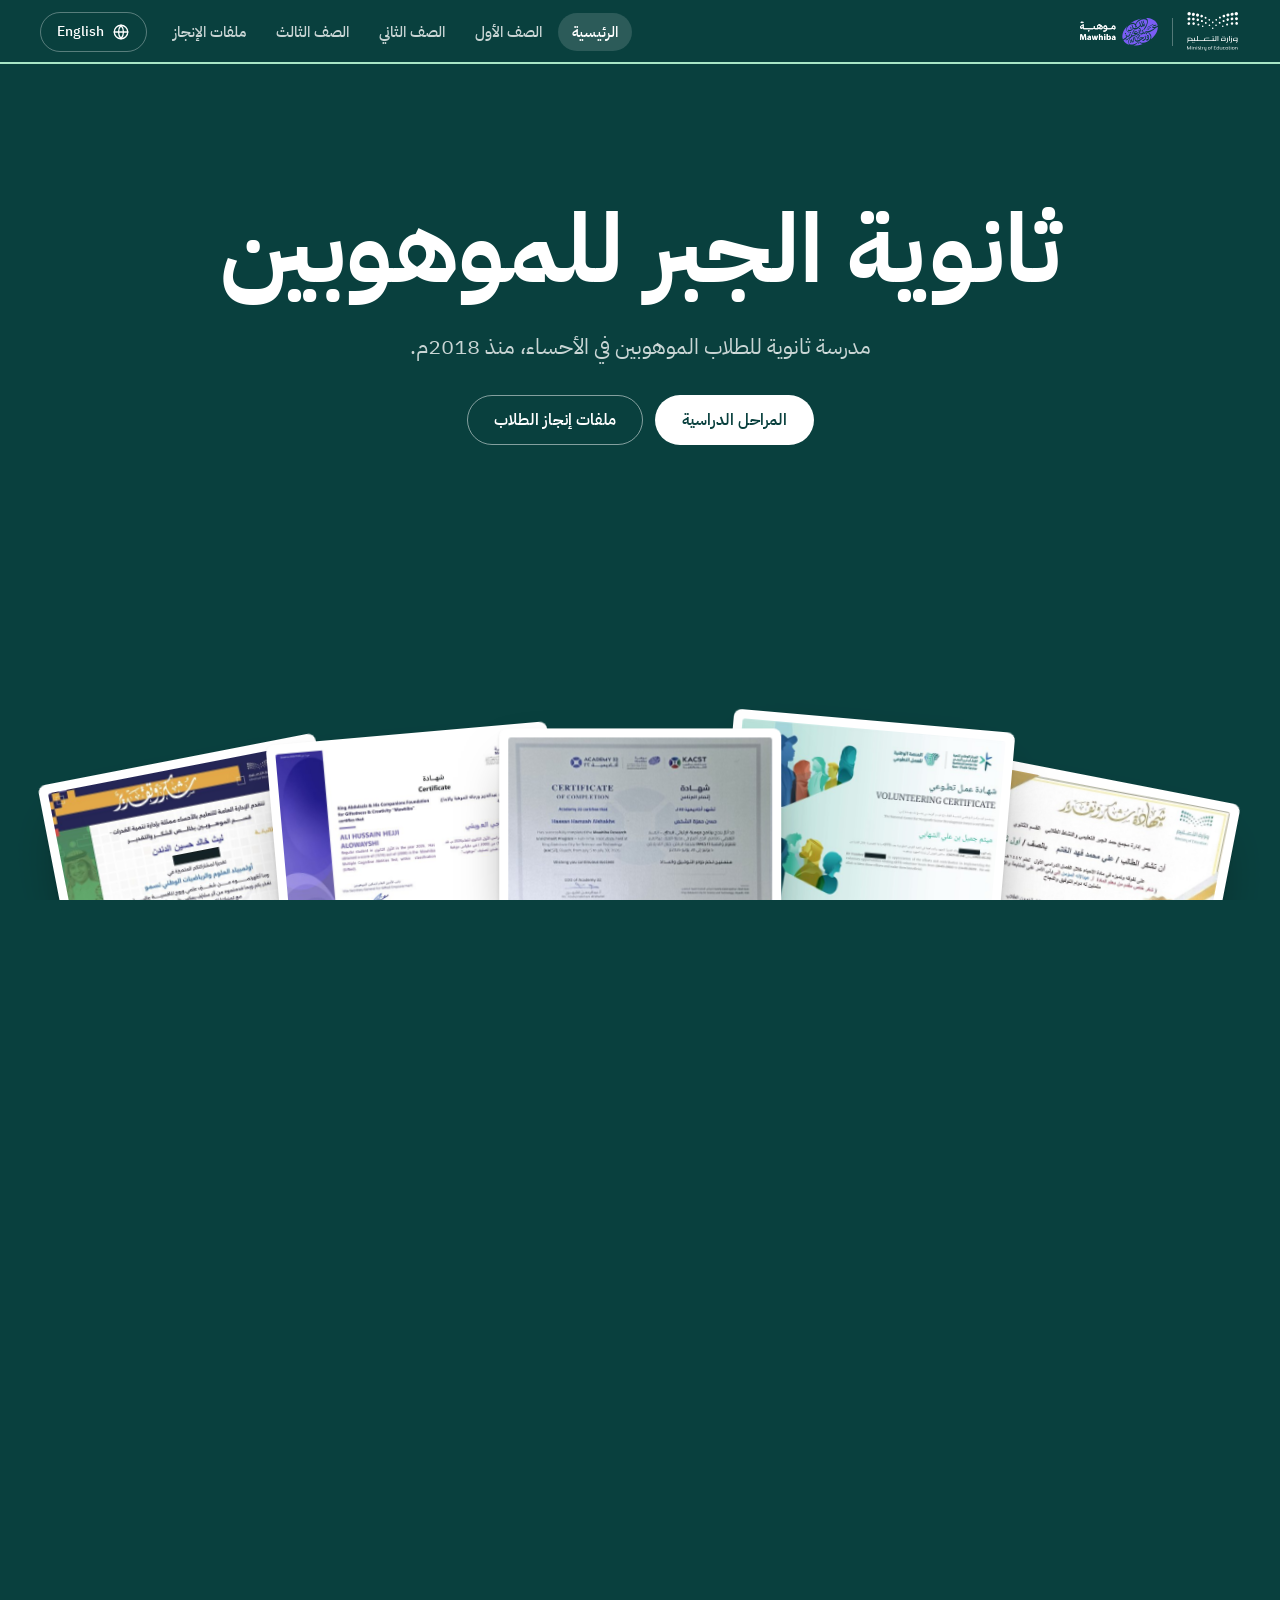
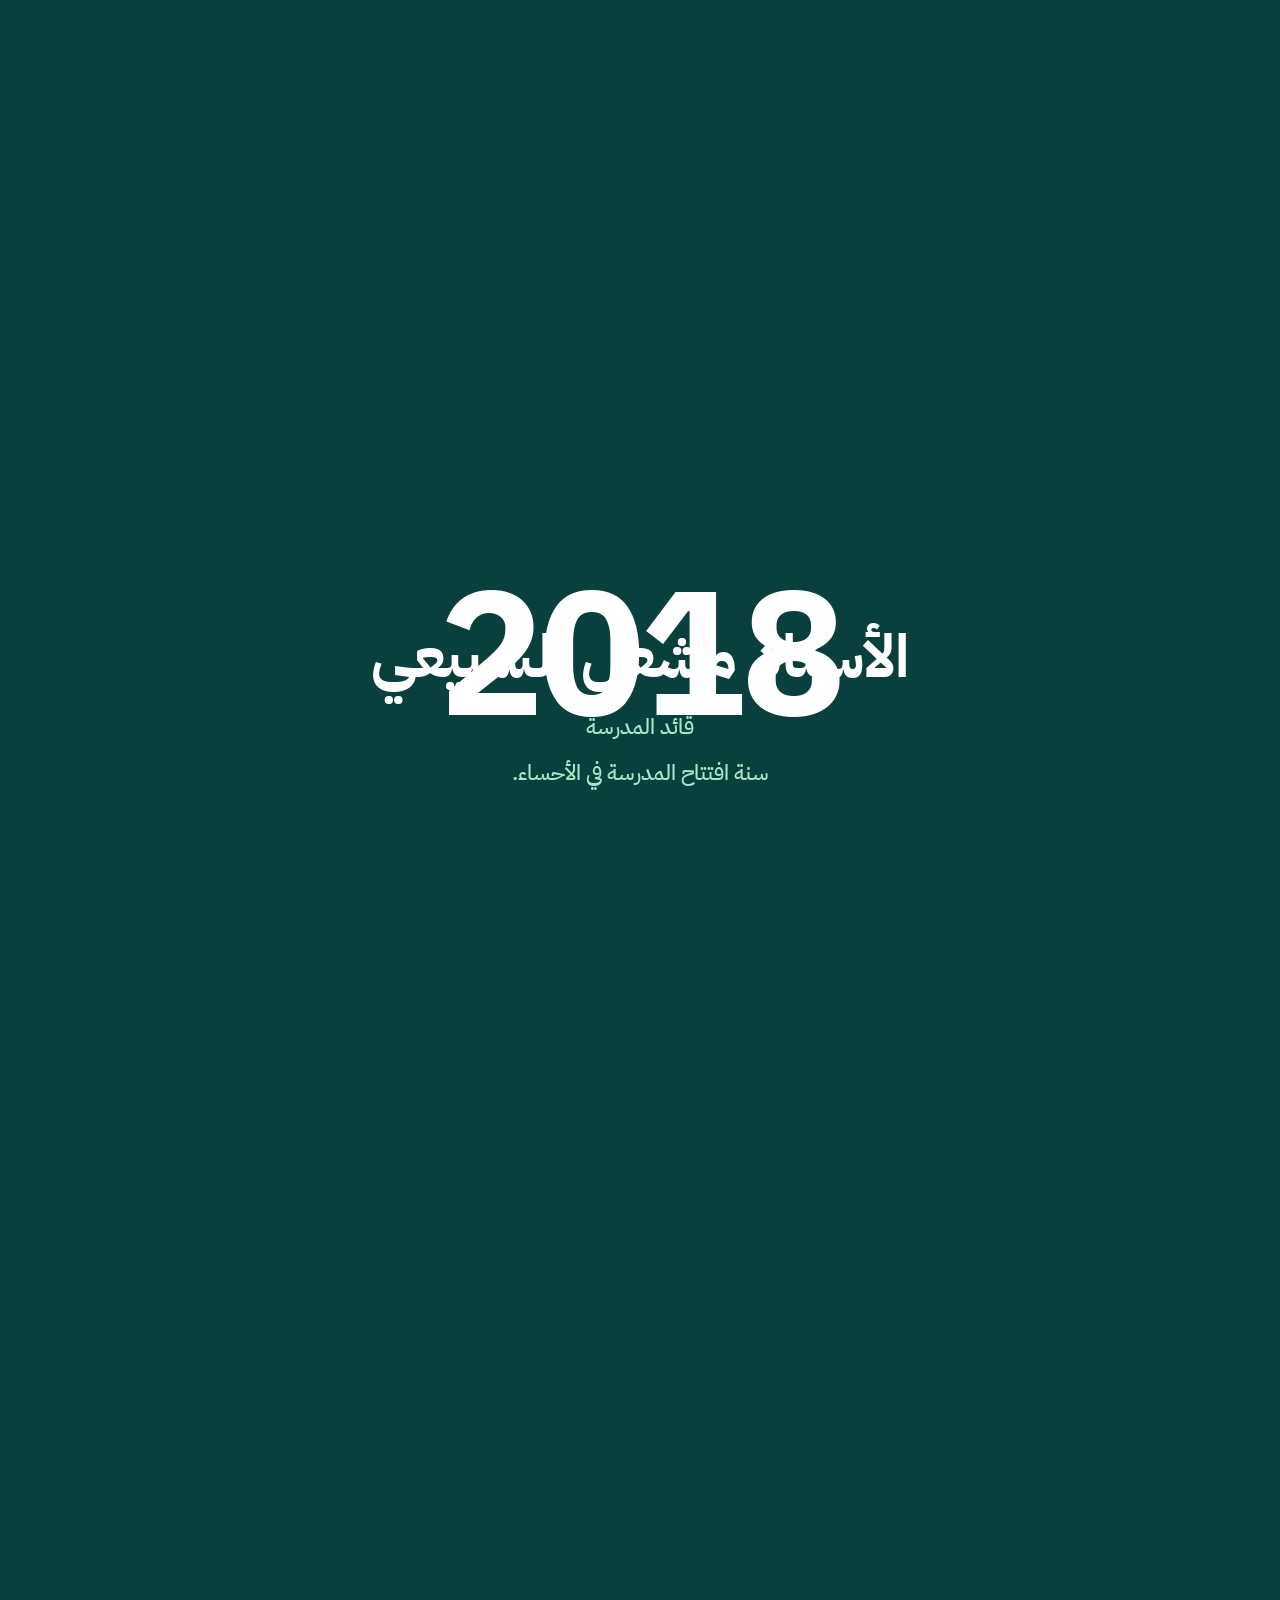
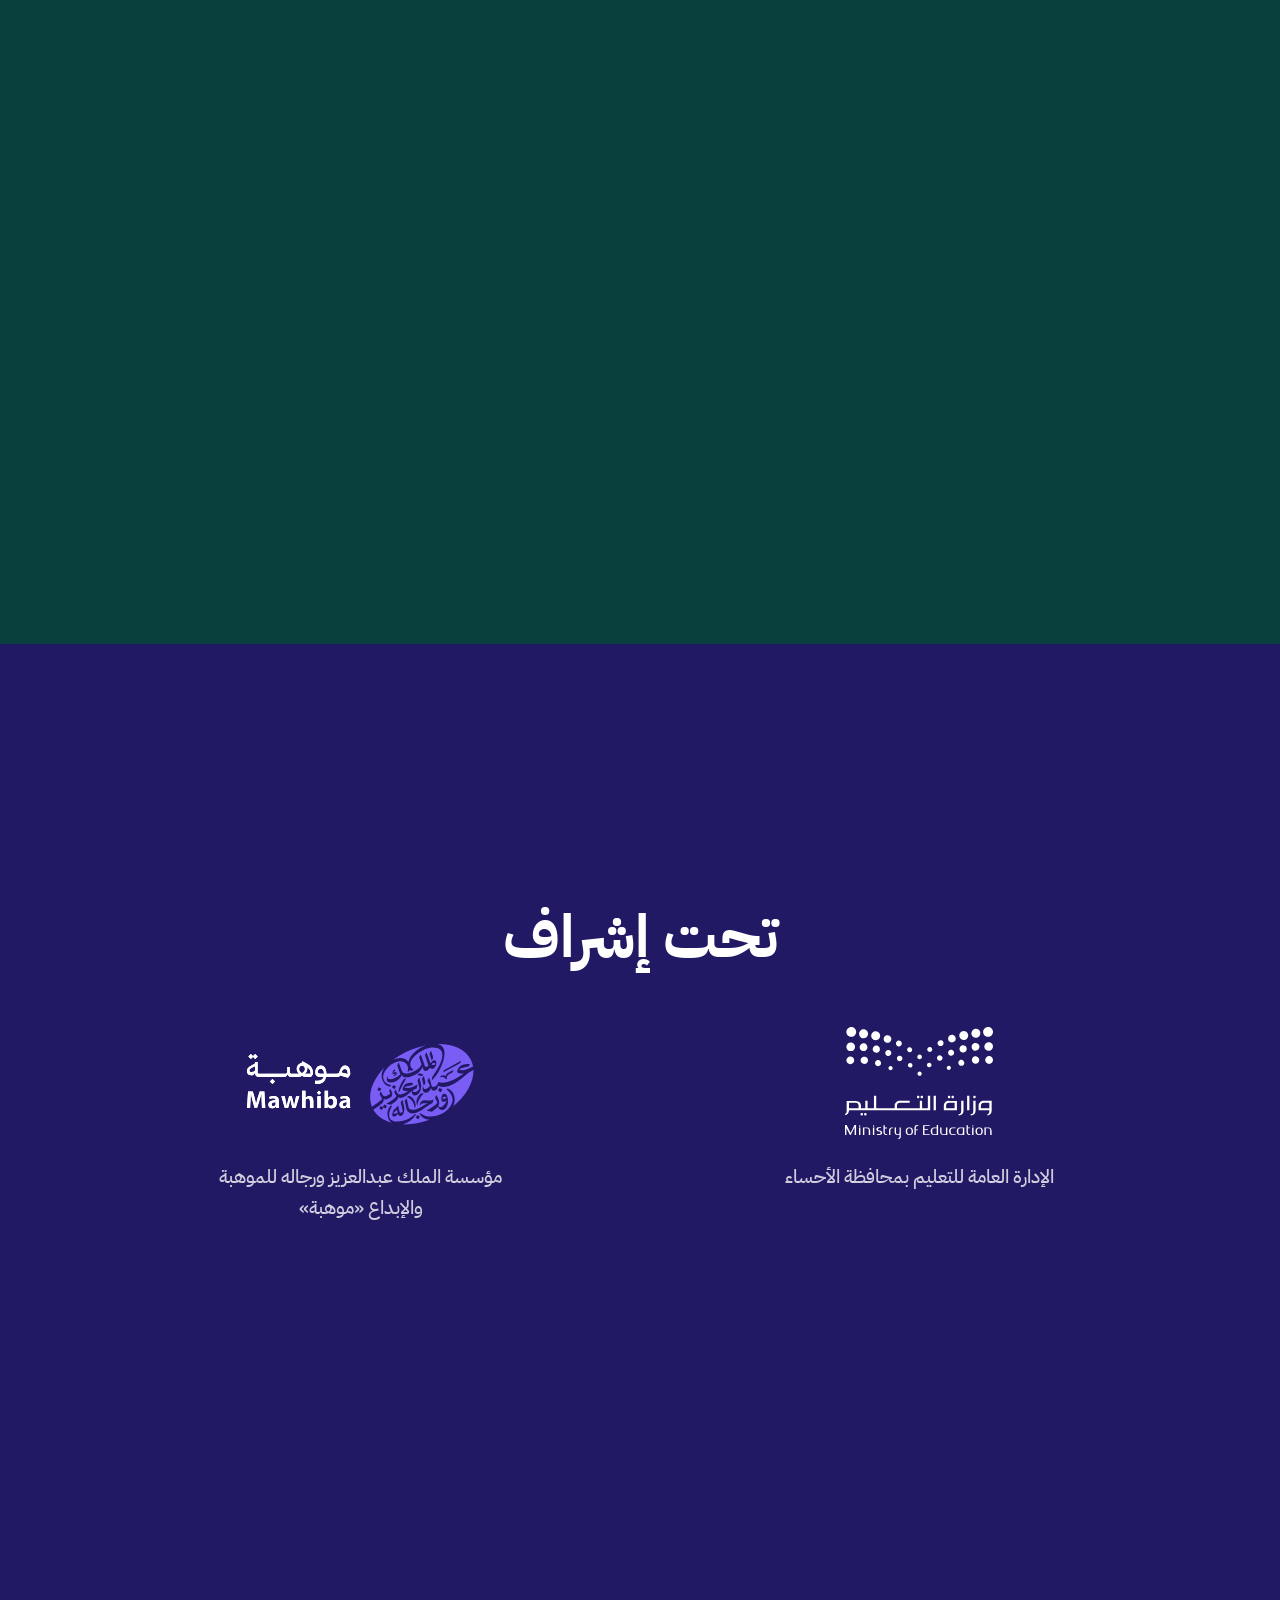
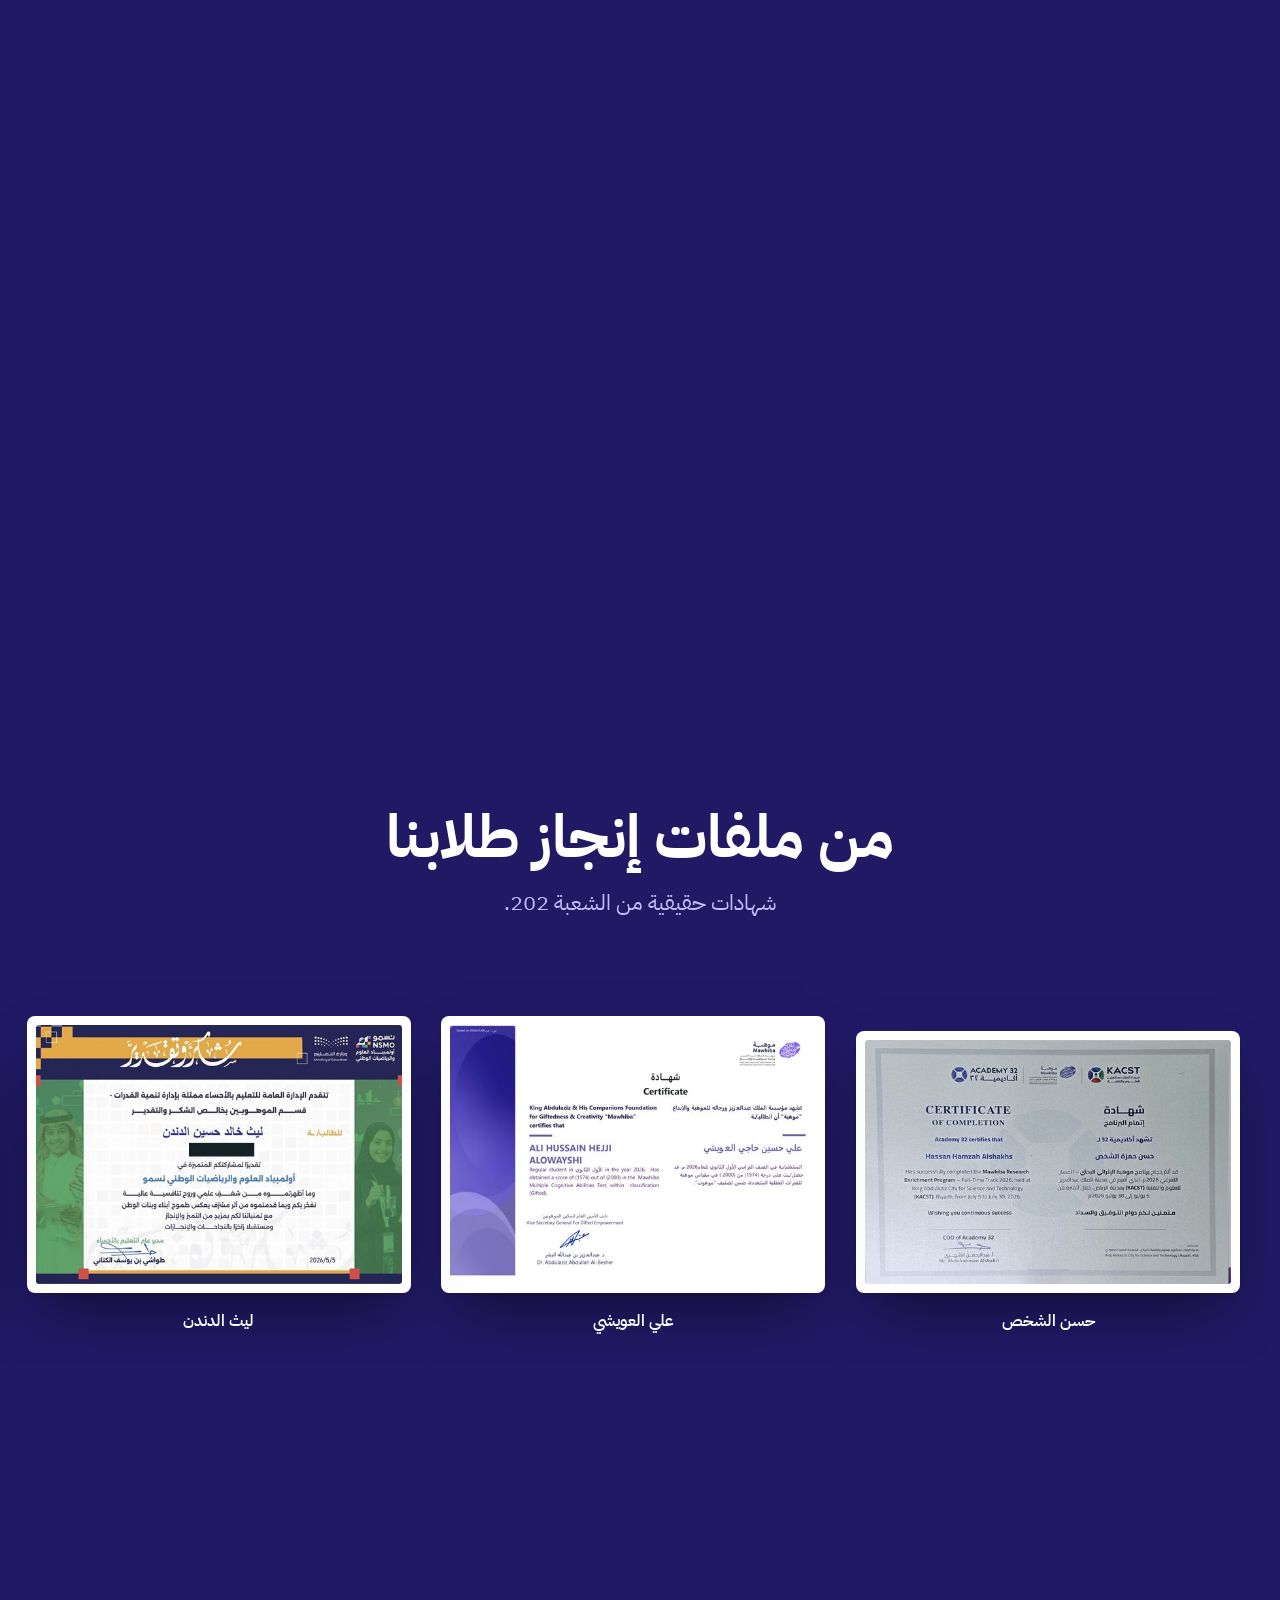
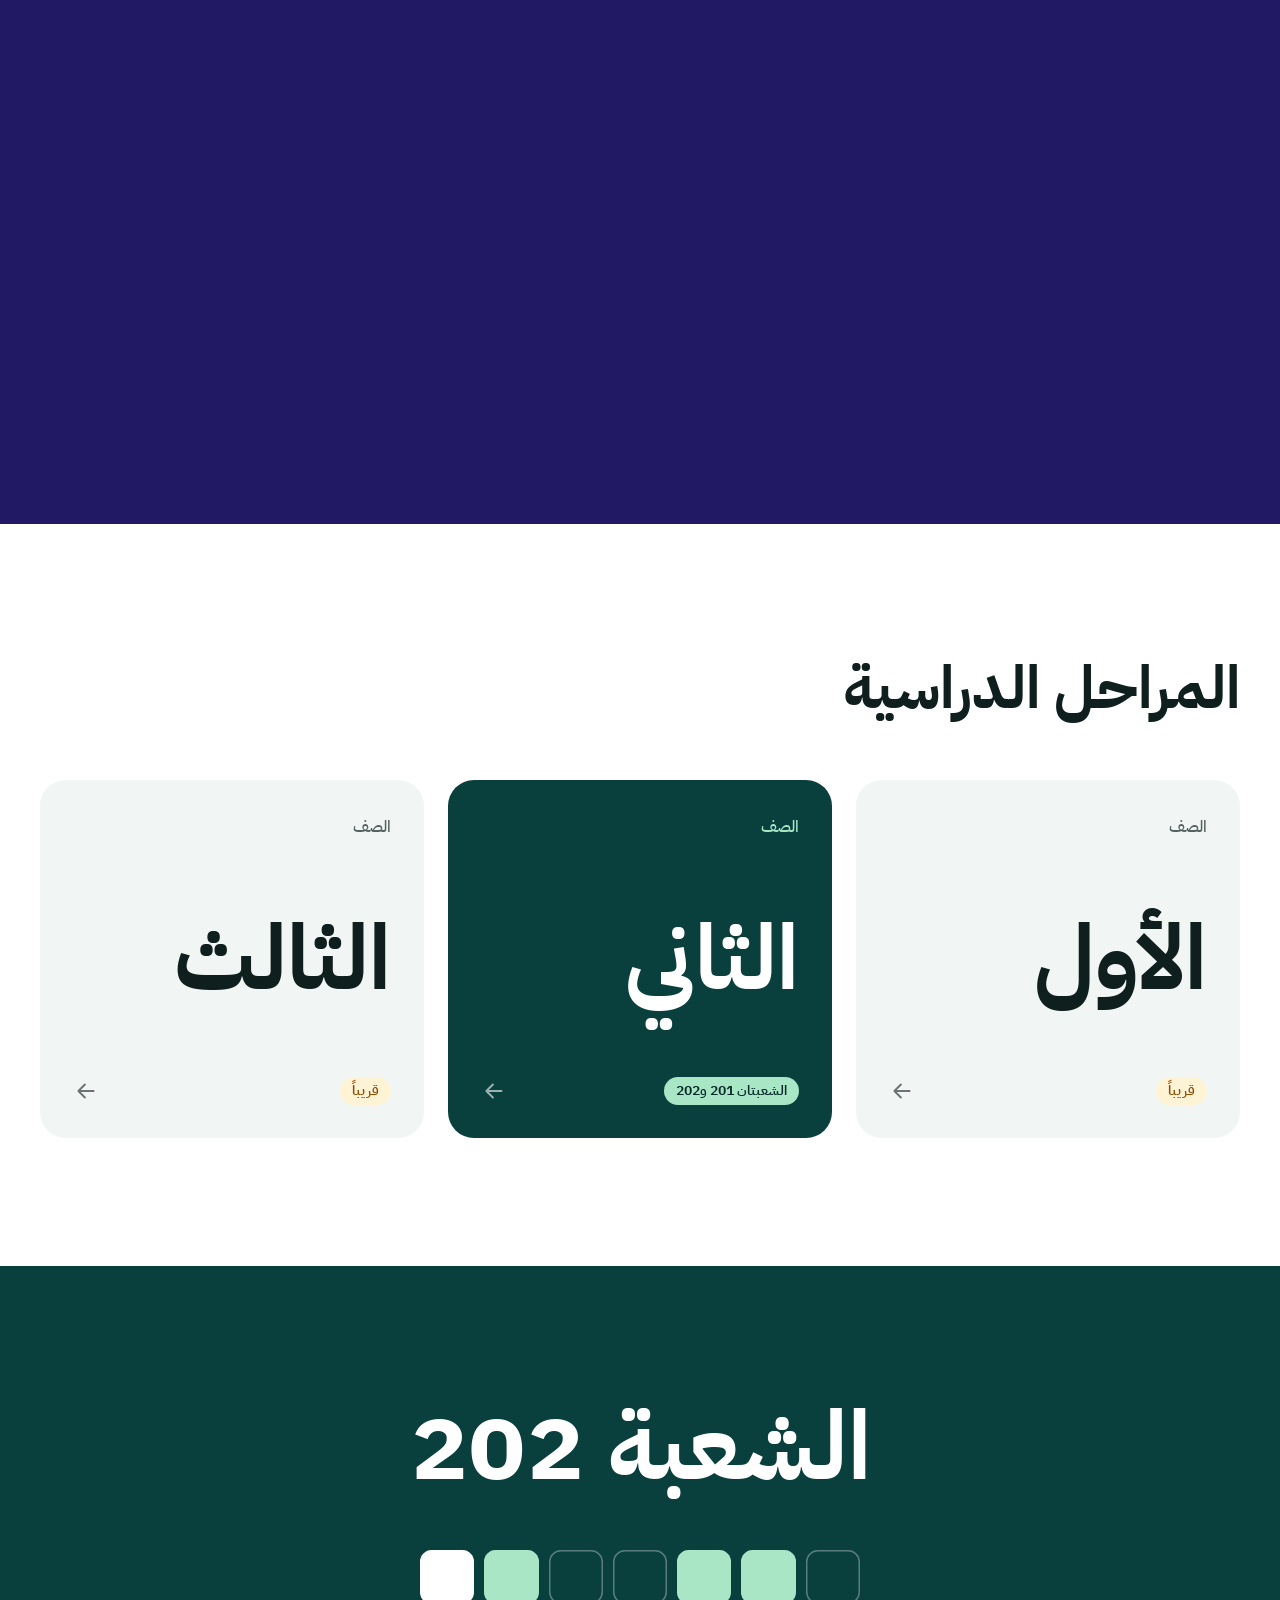
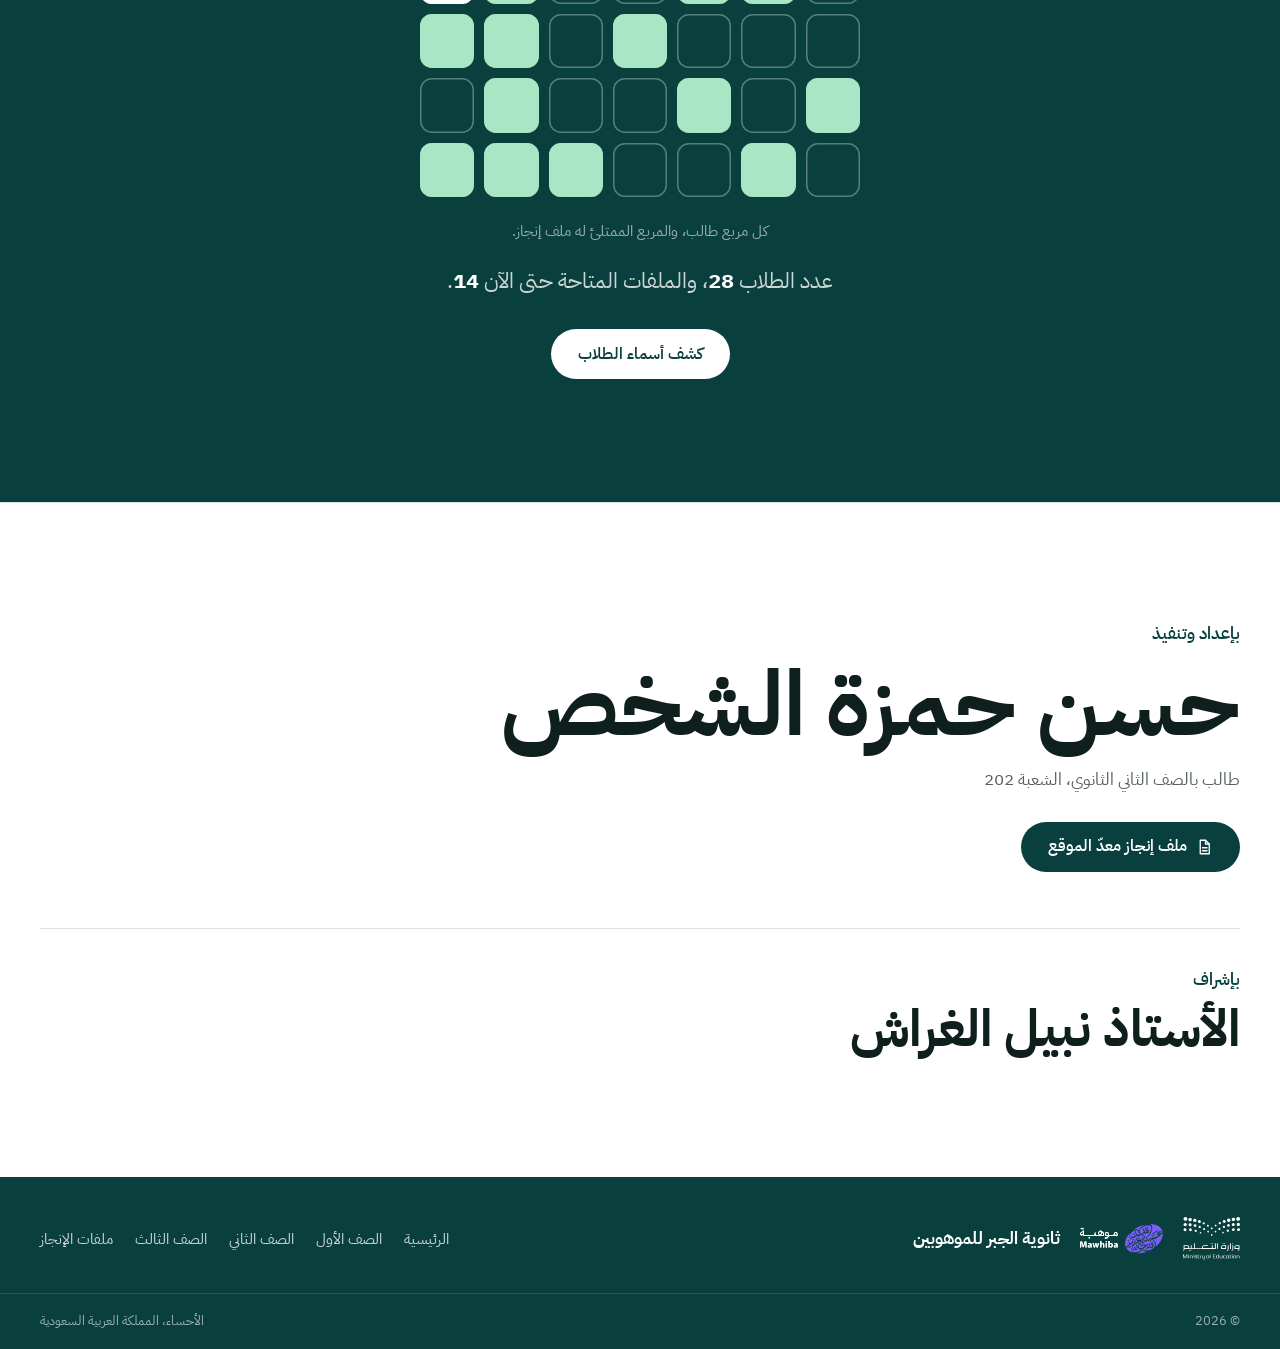
==== index.html @ f36e22f3 "Add the Al-Jabr school website Static bilingual site (Arabic / English): home page, grade and class " ====
<!doctype html>
<html lang="ar" dir="rtl">
<head>
  <meta charset="utf-8">
  <meta name="viewport" content="width=device-width, initial-scale=1, viewport-fit=cover">
  <title data-en="Al-Jabr Secondary School for the Gifted | Al-Ahsa">ثانوية الجبر للموهوبين | الأحساء</title>
  <meta name="description" content="ثانوية الجبر للموهوبين في محافظة الأحساء، تأسست عام 2018م وتعمل تحت إشراف الإدارة العامة للتعليم بمحافظة الأحساء ومؤسسة موهبة.">
  <meta name="theme-color" content="#09403e">
  <link rel="icon" href="assets/img/favicon.svg" type="image/svg+xml">
  <script>document.documentElement.classList.add('js');try{if(localStorage.getItem('aljabr.lang')==='en'){var d=document.documentElement;d.lang='en';d.dir='ltr';d.classList.add('i18n-pending');setTimeout(function(){d.classList.remove('i18n-pending')},1500)}}catch(e){}</script>
  <link rel="preconnect" href="https://fonts.googleapis.com">
  <link rel="preconnect" href="https://fonts.gstatic.com" crossorigin>
  <link rel="stylesheet" href="https://fonts.googleapis.com/css2?family=IBM+Plex+Sans+Arabic:wght@400;500;600;700&display=swap">
  <link rel="stylesheet" href="assets/css/site.css">
  <script src="assets/js/media.js" defer></script>
  <script src="assets/js/students.js" defer></script>
  <script src="assets/js/site.js" defer></script>
  <script src="assets/js/portfolio.js" defer></script>
</head>
<body data-page="home">
  <header data-site-header></header>

  <main id="main">
    <!-- 1. opening: the name, then the certificates rise and spread as you scroll -->
    <section class="scene scene--pin scene--open" style="--len: 2" aria-labelledby="top-title">
      <div class="stage stage--open">
        <div class="open">
          <div class="open__copy">
            <h1 class="open__title rise" id="top-title" data-en="Al-Jabr Secondary School for the Gifted">ثانوية الجبر للموهوبين</h1>
            <p class="open__sub rise" style="--i: 1" data-en="A secondary school for gifted students in Al-Ahsa, since 2018.">مدرسة ثانوية للطلاب الموهوبين في الأحساء، منذ 2018م.</p>
            <div class="actions rise" style="--i: 2">
              <a class="btn btn--white" href="#grades" data-en="Grades">المراحل الدراسية</a>
              <a class="btn btn--ghost" href="class-202.html" data-en="Student portfolios">ملفات إنجاز الطلاب</a>
            </div>
          </div>
          <div class="fan" aria-hidden="true">
            <div class="fan__p"><span class="paper rise rise--far" style="--i: 3.6"><img src="assets/media/laith-aldandan/05-t.jpg" width="1326" height="937" alt=""></span></div>
            <div class="fan__p"><span class="paper rise rise--far" style="--i: 2.9"><img src="assets/media/ali-alowaishi/01-t.jpg" width="1800" height="1272" alt=""></span></div>
            <div class="fan__p"><span class="paper rise rise--far" style="--i: 2.2"><img src="assets/media/hassan-alshakhs/01-t.jpg" width="1800" height="1200" alt=""></span></div>
            <div class="fan__p"><span class="paper rise rise--far" style="--i: 2.9"><img src="assets/media/maitham-alshehabi/03-t.jpg" width="1800" height="1361" alt=""></span></div>
            <div class="fan__p"><span class="paper rise rise--far" style="--i: 3.6"><img src="assets/media/ali-alghanim/03-t.jpg" width="1800" height="1125" alt=""></span></div>
          </div>
        </div>
      </div>
    </section>

    <!-- 2. the school in two facts, one per screen -->
    <section class="scene scene--pin" style="--len: 2.2" aria-labelledby="facts-title">
      <h2 class="visually-hidden" id="facts-title" data-en="About the school">عن المدرسة</h2>
      <div class="stage">
        <div class="beats beats--2">
          <div class="beat">
            <p class="numeral">2018</p>
            <p class="beat__label" data-en="The year the school opened in Al-Ahsa.">سنة افتتاح المدرسة في الأحساء.</p>
          </div>
          <div class="beat">
            <p class="beat__big" data-en="Mr. Mishal Alsubaie">الأستاذ مشعل السبيعي</p>
            <p class="beat__label" data-en="School principal">قائد المدرسة</p>
          </div>
        </div>
      </div>
    </section>

    <!-- 3. supervision: the screen turns from Ministry green to Mawhiba indigo -->
    <section class="scene scene--pin scene--sup" style="--len: 1.8" aria-labelledby="sup-title">
      <div class="stage">
        <div class="stage__bg" aria-hidden="true"></div>
        <h2 class="h2" id="sup-title" data-en="Supervised by">تحت إشراف</h2>
        <div class="sup">
          <div class="sup__org">
            <img src="assets/img/logos/moe-white.svg" width="54" height="42" alt="شعار وزارة التعليم" data-en-alt="Ministry of Education logo">
            <p data-en="General Administration of Education in Al-Ahsa">الإدارة العامة للتعليم بمحافظة الأحساء</p>
          </div>
          <div class="sup__org">
            <img class="is-wide" src="assets/img/logos/mawhiba-white.svg" width="133" height="48" alt="شعار موهبة" data-en-alt="Mawhiba logo">
            <p data-en="King Abdulaziz &amp; His Companions Foundation for Giftedness &amp; Creativity (Mawhiba)">مؤسسة الملك عبدالعزيز ورجاله للموهبة والإبداع «موهبة»</p>
          </div>
        </div>
      </div>
    </section>

    <!-- 4. real certificates, moving sideways as you scroll; each opens its student's portfolio -->
    <section class="scene scene--pin scene--indigo scene--reel" style="--len: 3.4" aria-labelledby="reel-title">
      <div class="stage stage--bleed">
        <div class="reel-head">
          <h2 class="h2" id="reel-title" data-en="From our students’ portfolios">من ملفات إنجاز طلابنا</h2>
          <p data-en="Real certificates from class 202.">شهادات حقيقية من الشعبة 202.</p>
        </div>
        <div class="reel">
          <ul class="reel__track">
            <li><a class="reel__card" href="hassan.html">
              <span class="paper"><img src="assets/media/hassan-alshakhs/01-t.jpg" srcset="assets/media/hassan-alshakhs/01-t.jpg 560w, assets/media/hassan-alshakhs/01.jpg 1800w" sizes="(max-width: 767px) 72vw, 30vw" width="1800" height="1200" loading="lazy" decoding="async" alt="شهادة إتمام برنامج موهبة الإثرائي البحثي" data-en-alt="Mawhiba Research Enrichment Program certificate"></span>
              <span class="reel__name" data-en="Hassan Alshakhs">حسن الشخص</span></a></li>
            <li><a class="reel__card" href="student.html?id=ali-alowaishi">
              <span class="paper"><img src="assets/media/ali-alowaishi/01-t.jpg" srcset="assets/media/ali-alowaishi/01-t.jpg 560w, assets/media/ali-alowaishi/01.jpg 1800w" sizes="(max-width: 767px) 72vw, 30vw" width="1800" height="1272" loading="lazy" decoding="async" alt="شهادة مقياس موهبة" data-en-alt="Mawhiba test certificate"></span>
              <span class="reel__name" data-en="Ali Alowayshi">علي العويشي</span></a></li>
            <li><a class="reel__card" href="student.html?id=laith-aldandan">
              <span class="paper"><img src="assets/media/laith-aldandan/05-t.jpg" srcset="assets/media/laith-aldandan/05-t.jpg 560w, assets/media/laith-aldandan/05.jpg 1326w" sizes="(max-width: 767px) 72vw, 30vw" width="1326" height="937" loading="lazy" decoding="async" alt="شهادة شكر من أولمبياد العلوم والرياضيات الوطني «نسمو»" data-en-alt="Certificate of thanks, National Science and Mathematics Olympiad"></span>
              <span class="reel__name" data-en="Laith Aldandan">ليث الدندن</span></a></li>
            <li><a class="reel__card" href="student.html?id=ali-alghanim">
              <span class="paper"><img src="assets/media/ali-alghanim/03-t.jpg" srcset="assets/media/ali-alghanim/03-t.jpg 560w, assets/media/ali-alghanim/03.jpg 1800w" sizes="(max-width: 767px) 72vw, 30vw" width="1800" height="1125" loading="lazy" decoding="async" alt="شهادة شكر وتقدير من المدرسة" data-en-alt="Certificate of appreciation from the school"></span>
              <span class="reel__name" data-en="Ali Alghanim">علي الغانم</span></a></li>
            <li><a class="reel__card" href="student.html?id=maitham-alshehabi">
              <span class="paper"><img src="assets/media/maitham-alshehabi/03-t.jpg" srcset="assets/media/maitham-alshehabi/03-t.jpg 560w, assets/media/maitham-alshehabi/03.jpg 1800w" sizes="(max-width: 767px) 72vw, 30vw" width="1800" height="1361" loading="lazy" decoding="async" alt="شهادة عمل تطوعي" data-en-alt="Volunteering certificate"></span>
              <span class="reel__name" data-en="Maitham Alshahabi">ميثم الشهابي</span></a></li>
            <li><a class="reel__card" href="student.html?id=ali-alowaishi">
              <span class="paper"><img src="assets/media/ali-alowaishi/06-t.jpg" srcset="assets/media/ali-alowaishi/06-t.jpg 560w, assets/media/ali-alowaishi/06.jpg 1069w" sizes="(max-width: 767px) 72vw, 30vw" width="1069" height="845" loading="lazy" decoding="async" alt="شهادة المدرسة الصيفية للذكاء الاصطناعي، جامعة الملك خالد" data-en-alt="AI Summer School certificate, King Khalid University"></span>
              <span class="reel__name" data-en="Ali Alowayshi">علي العويشي</span></a></li>
            <li><a class="reel__card" href="student.html?id=laith-aldandan">
              <span class="paper"><img src="assets/media/laith-aldandan/03-t.jpg" srcset="assets/media/laith-aldandan/03-t.jpg 560w, assets/media/laith-aldandan/03.jpg 1280w" sizes="(max-width: 767px) 72vw, 30vw" width="1280" height="720" loading="lazy" decoding="async" alt="شهادة حضور برنامج تدريبي للموهوبين" data-en-alt="Gifted program attendance certificate"></span>
              <span class="reel__name" data-en="Laith Aldandan">ليث الدندن</span></a></li>
            <li><a class="reel__card" href="student.html?id=maitham-alshehabi">
              <span class="paper"><img src="assets/media/maitham-alshehabi/04-t.jpg" srcset="assets/media/maitham-alshehabi/04-t.jpg 560w, assets/media/maitham-alshehabi/04.jpg 1600w" sizes="(max-width: 767px) 72vw, 30vw" width="1600" height="1131" loading="lazy" decoding="async" alt="شهادة إتمام مشاركة من موهبة" data-en-alt="Mawhiba certificate of completion"></span>
              <span class="reel__name" data-en="Maitham Alshahabi">ميثم الشهابي</span></a></li>
          </ul>
        </div>
      </div>
    </section>

    <!-- 5. grades -->
    <section class="section section--clip" id="grades" aria-labelledby="grades-title">
      <div class="container">
        <h2 class="h2" id="grades-title" data-en="Grades">المراحل الدراسية</h2>
        <div class="panels">
          <a class="panel" href="grade-10.html">
            <span class="panel__top" data-en="Grade">الصف</span>
            <span class="panel__word" data-en="10">الأول</span>
            <span class="panel__foot"><span class="chip chip--soon" data-en="Coming soon">قريباً</span><span data-icon="arrow" data-icon-class="flip-rtl"></span></span>
          </a>
          <a class="panel panel--on" href="grade-11.html">
            <span class="panel__top" data-en="Grade">الصف</span>
            <span class="panel__word" data-en="11">الثاني</span>
            <span class="panel__foot"><span class="chip chip--ok" data-en="Classes 201 and 202">الشعبتان 201 و202</span><span data-icon="arrow" data-icon-class="flip-rtl"></span></span>
          </a>
          <a class="panel" href="grade-12.html">
            <span class="panel__top" data-en="Grade">الصف</span>
            <span class="panel__word" data-en="12">الثالث</span>
            <span class="panel__foot"><span class="chip chip--soon" data-en="Coming soon">قريباً</span><span data-icon="arrow" data-icon-class="flip-rtl"></span></span>
          </a>
        </div>
      </div>
    </section>

    <!-- 6. class 202 at a glance: one square per student -->
    <section class="scene class-cta" aria-labelledby="class-title">
      <div class="stage">
        <h2 class="h2" id="class-title" data-en="Class 202">الشعبة 202</h2>
        <div class="viz" data-viz aria-hidden="true"></div>
        <p class="viz-key" data-en="Each square is a student. Filled squares have a portfolio.">كل مربع طالب، والمربع الممتلئ له ملف إنجاز.</p>
        <p class="class-cta__text" data-en="<b data-count-students>28</b> students. <b data-count-portfolios>14</b> portfolios are ready so far.">عدد الطلاب <b data-count-students>28</b>، والملفات المتاحة حتى الآن <b data-count-portfolios>14</b>.</p>
        <div class="actions"><a class="btn btn--white" href="class-202.html" data-en="Open the class list">كشف أسماء الطلاب</a></div>
      </div>
    </section>
  </main>

  <footer data-site-footer="home"></footer>
</body>
</html>
---- assets/css/site.css ----
/* ثانوية الجبر للموهوبين — shared styles.

   Colors come from the two supervising bodies' logos: the Ministry of
   Education's dark green and Mawhiba's indigo, plus their lighter tints.
   One typeface (IBM Plex Sans Arabic). Real certificates are the pictures.

   Pages are told one screen at a time. A "scene" pins to the screen while
   scrolling moves what is inside it (CSS scroll-driven animations, no
   library). Browsers without scroll-driven animations (Firefox today) get
   the same content as ordinary stacked sections.

   Arabic is the default (dir="rtl"). Layout uses logical properties
   (inline-start / inline-end), so English (dir="ltr") mirrors by itself. */

:root {
  --deep: #09403e;     /* Ministry green */
  --deep-2: #0e4f4b;
  --deep-3: #052826;
  --indigo: #211964;   /* Mawhiba */
  --indigo-2: #2c2484;
  --violet: #7a5df5;
  --lilac: #c9bfff;
  --leaf: #4db27a;     /* Ministry logo green */
  --mint: #a8e6c6;

  --paper: #fff;
  --mist: #f1f5f4;
  --mist-2: #e3ebe9;
  --ink: #0f1f1e;
  --text: #22312f;
  --muted: #55625f;
  --line: #d9e3e0;
  --amber: #8a4b00;
  --amber-bg: #fff3d6;

  --on-dark-2: rgb(255 255 255 / 0.78);
  --on-dark-3: rgb(255 255 255 / 0.58);
  --accent: #1b8354;
  --ground: var(--deep);

  --font: 'IBM Plex Sans Arabic', system-ui, -apple-system, 'Segoe UI', Tahoma, sans-serif;
  --ease-out: cubic-bezier(0.23, 1, 0.32, 1);

  --nav-h: 64px;
  /* side margin; never less than the iPhone notch in landscape (viewport-fit=cover) */
  --gutter: max(clamp(16px, 4vw, 40px), env(safe-area-inset-left, 0px), env(safe-area-inset-right, 0px));
  --max: 1240px;
  --dir: 1; /* 1 in Arabic, -1 in English: the direction "forward" moves */

  --fs-display: clamp(2.75rem, 1.35rem + 6vw, 6rem);
  --fs-numeral: clamp(5.5rem, 2.6rem + 12vw, 11rem);
  --fs-h2: clamp(2rem, 1.25rem + 3.2vw, 3.75rem);
  --fs-h3: clamp(1.375rem, 1.15rem + 0.9vw, 1.875rem);
  --fs-lead: clamp(1.125rem, 1rem + 0.5vw, 1.4375rem);
}
[dir="ltr"] { --dir: -1; }

/* ---------- base ---------- */
*, *::before, *::after { box-sizing: border-box; }
html {
  -webkit-text-size-adjust: 100%;
  text-size-adjust: 100%;
  -webkit-tap-highlight-color: transparent;
  scroll-padding-top: calc(var(--nav-h) + 16px);
  scrollbar-color: rgb(9 64 62 / 0.45) transparent;
  background: var(--deep); /* the overscroll bounce shows the header green */
}
body {
  margin: 0;
  overflow-x: clip;
  background: var(--paper);
  color: var(--text);
  font: 400 1.0625rem/1.8 var(--font);
  -webkit-font-smoothing: antialiased;
}
html[lang="en"] body { line-height: 1.6; }
.i18n-pending body { opacity: 0; }

img, svg { display: block; max-width: 100%; }
img { height: auto; }
h1, h2, h3 { margin: 0; font-weight: 700; line-height: 1.3; text-wrap: balance; }
p { margin: 0; text-wrap: pretty; }
ul, ol { margin: 0; padding: 0; }
figure, blockquote, dl, dd { margin: 0; }
button { font: inherit; color: inherit; }
a, button { touch-action: manipulation; }
a { color: var(--deep); text-decoration-thickness: 1px; text-underline-offset: 0.3em; }
::selection { background: var(--mint); color: var(--ink); }
/* #2a9a62 keeps 3:1 or more against white, mist, green and indigo grounds */
:focus-visible { outline: 3px solid #2a9a62; outline-offset: 3px; border-radius: 6px; }
.num, time { font-variant-numeric: tabular-nums; }
html[lang="en"] :is(h1, h2, .display) { letter-spacing: -0.02em; }

.ic { width: 20px; height: 20px; flex: none; }
[dir="rtl"] .flip-rtl { transform: scaleX(-1); }

.container { width: min(100% - 2 * var(--gutter), var(--max)); margin-inline: auto; }
.visually-hidden {
  position: absolute !important; width: 1px; height: 1px; padding: 0; margin: -1px;
  overflow: hidden; clip: rect(0 0 0 0); white-space: nowrap; border: 0;
}
.skip-link {
  position: absolute; inset-inline-start: 12px; top: -80px; z-index: 200;
  padding: 10px 18px; border-radius: 999px;
  background: #fff; color: var(--deep); font-weight: 600; text-decoration: none;
}
.skip-link:focus { top: 12px; }

/* ---------- header ---------- */
.site-header { position: sticky; top: 0; z-index: 50; height: var(--nav-h); background: var(--deep); color: #fff; }
.bar { display: flex; align-items: center; gap: 12px; height: 100%; }
.bar__home { display: flex; align-items: center; gap: 14px; margin-inline-end: auto; padding: 4px 2px; border-radius: 8px; }
.bar__home img { width: auto; }
.bar__moe { height: 40px; }
.bar__maw { height: 28px; }
.bar__rule { width: 1px; height: 28px; background: rgb(255 255 255 / 0.3); }
.bar__nav { display: flex; align-items: center; gap: 2px; }
.bar__nav a {
  padding: 7px 14px; border-radius: 999px;
  color: var(--on-dark-2); font-size: 0.9375rem; font-weight: 500; line-height: 1.6;
  text-decoration: none; white-space: nowrap;
  transition: color 0.15s ease, background-color 0.15s ease;
}
.bar__nav a[aria-current="page"] { color: #fff; background: rgb(255 255 255 / 0.14); }
.pill-btn {
  display: inline-flex; align-items: center; gap: 8px;
  height: 40px; padding: 0 16px;
  border: 1px solid rgb(255 255 255 / 0.32); border-radius: 999px;
  background: transparent; color: #fff; font-size: 0.875rem; font-weight: 500;
  cursor: pointer; user-select: none; -webkit-user-select: none;
  transition: background-color 0.15s ease, border-color 0.15s ease, transform 0.14s var(--ease-out);
}
.pill-btn:active { transform: scale(0.97); }
.pill-btn .ic { width: 18px; height: 18px; }
.menu-btn { display: none; }
/* reading progress: a thin line under the header, filled by scrolling */
.bar__progress {
  position: absolute; inset-inline: 0; bottom: 0; height: 2px;
  background: var(--mint); transform-origin: right center; opacity: 0; pointer-events: none;
}
[dir="ltr"] .bar__progress { transform-origin: left center; }

/* ---------- buttons, chips ---------- */
.actions { display: flex; flex-wrap: wrap; justify-content: center; gap: 12px; }
.btn {
  display: inline-flex; align-items: center; justify-content: center; gap: 8px;
  min-height: 50px; padding: 0 26px;
  border: 1px solid transparent; border-radius: 999px;
  font-size: 1rem; font-weight: 600; line-height: 1.3; text-decoration: none;
  cursor: pointer; user-select: none; -webkit-user-select: none;
  transition: background-color 0.15s ease, border-color 0.15s ease, color 0.15s ease, transform 0.14s var(--ease-out);
}
.btn:active { transform: scale(0.97); }
.btn .ic { width: 18px; height: 18px; }
.btn--white { background: #fff; color: var(--deep); }
.btn--ghost { border-color: rgb(255 255 255 / 0.5); color: #fff; }
.btn--deep { background: var(--deep); color: #fff; }
.btn--line { border-color: var(--line); background: #fff; color: var(--ink); }

.chip {
  display: inline-flex; align-items: center; gap: 6px;
  padding: 3px 12px; border-radius: 999px;
  font-size: 0.875rem; font-weight: 600; line-height: 1.6; white-space: nowrap;
}
.chip .ic { width: 16px; height: 16px; }
.chip--ok { background: var(--mint); color: var(--deep-3); }
.chip--soon { background: var(--amber-bg); color: var(--amber); }
.chip--off { background: var(--mist-2); color: var(--muted); }
.chip--glass { background: rgb(255 255 255 / 0.14); color: #fff; }

@media (hover: hover) and (pointer: fine) {
  .bar__nav a:hover { color: #fff; background: rgb(255 255 255 / 0.09); }
  .pill-btn:hover { background: rgb(255 255 255 / 0.1); border-color: rgb(255 255 255 / 0.6); }
  .btn--white:hover { background: var(--mint); color: var(--deep-3); }
  .btn--ghost:hover { background: rgb(255 255 255 / 0.1); border-color: #fff; }
  .btn--deep:hover { background: var(--deep-2); }
  .btn--line:hover { background: var(--mist); }
}

/* ---------- scenes ----------
   .scene         a full-screen section (green, or indigo with .scene--indigo)
   .scene--pin    pins its .stage while the page scrolls through --len screens
   .beats         one idea per screen: the children replace each other    */
.scene { position: relative; isolation: isolate; background: var(--deep); color: #fff; }
.scene--indigo { background: var(--indigo); }
.stage {
  position: relative;
  display: grid; align-content: center; justify-items: center;
  align-content: safe center; /* if a scene is taller than the screen, keep its top visible */
  min-height: calc(100svh - var(--nav-h));
  padding: clamp(56px, 8vw, 104px) var(--gutter);
  text-align: center;
  overflow: clip;
}
.stage__bg { position: absolute; inset: 0; z-index: -1; background: var(--deep); opacity: 0; }
.beats { display: grid; justify-items: center; gap: clamp(80px, 14vw, 160px); width: 100%; }
.beat { display: grid; justify-items: center; align-content: center; gap: 14px; max-width: 980px; }
.numeral {
  font-size: var(--fs-numeral); font-weight: 700; line-height: 0.95;
  letter-spacing: -0.03em; font-variant-numeric: tabular-nums;
}
.beat__big { font-size: var(--fs-h2); font-weight: 700; line-height: 1.25; }
.beat__label { max-width: 34ch; color: var(--mint); font-size: var(--fs-lead); font-weight: 500; line-height: 1.6; }
.scene--indigo .beat__label { color: var(--lilac); }
.scene .h2 { color: #fff; }

/* paper: a certificate on the page */
.paper {
  display: block; padding: clamp(5px, 0.7vw, 9px);
  border-radius: 8px; background: #fff;
  box-shadow: 0 2px 4px rgb(0 0 0 / 0.1), 0 28px 56px -20px rgb(0 0 0 / 0.55);
}
.paper img { width: 100%; height: auto; border-radius: 3px; background: var(--mist); }
button.paper { border: 0; cursor: zoom-in; }

/* ---------- home: opening ---------- */
.stage--open { display: flex; flex-direction: column; align-items: center; padding-bottom: 0; }
.open { flex: 1; display: flex; flex-direction: column; align-items: center; width: 100%; }
.open__copy { display: grid; justify-items: center; gap: 18px; padding-top: clamp(0px, 3vh, 40px); }
.open__title { font-size: var(--fs-display); line-height: 1.2; }
.open__sub { color: var(--on-dark-2); font-size: var(--fs-lead); }
.open .actions { margin-top: 10px; }
.fan { position: relative; flex: 1; width: 100%; min-height: clamp(200px, 32vh, 380px); margin-top: clamp(24px, 4vh, 48px); }
.fan__p {
  --pw: clamp(150px, 22vw, 330px);
  position: absolute; left: 50%; bottom: -8%;
  width: var(--pw);
  translate: calc(-50% + var(--x)) var(--y);
  rotate: var(--r);
}
.fan__p:nth-child(1) { --x: -158%; --y: 14%;  --r: -11deg; --x2: -250%; --y2: -72%;  --r2: -7deg; }
.fan__p:nth-child(2) { --x: -80%;  --y: 2%;   --r: -5deg;  --x2: -128%; --y2: -112%; --r2: -3deg; }
.fan__p:nth-child(3) { --x: 0%;    --y: -6%;  --r: 0deg;   --x2: 0%;    --y2: -138%; --r2: 0deg; z-index: 2; }
.fan__p:nth-child(4) { --x: 80%;   --y: 2%;   --r: 5deg;   --x2: 128%;  --y2: -112%; --r2: 3deg; }
.fan__p:nth-child(5) { --x: 158%;  --y: 14%;  --r: 11deg;  --x2: 250%;  --y2: -72%;  --r2: 7deg; }
.fan__p:nth-child(2), .fan__p:nth-child(4) { z-index: 1; }

/* ---------- home: supervision ---------- */
.scene--sup { background: var(--indigo); }
.sup { display: grid; grid-template-columns: repeat(2, minmax(0, 1fr)); gap: clamp(28px, 6vw, 96px); width: min(100%, 1040px); margin-top: clamp(32px, 6vh, 64px); }
.sup__org { display: grid; justify-items: center; align-content: start; gap: 20px; }
.sup__org img { width: auto; height: clamp(72px, 9vw, 120px); }
.sup__org img.is-wide { height: clamp(52px, 6.4vw, 86px); margin-block: clamp(10px, 1.3vw, 17px); }
.sup__org p { max-width: 26ch; color: var(--on-dark-2); font-size: clamp(1rem, 0.95rem + 0.3vw, 1.1875rem); font-weight: 500; line-height: 1.6; }

/* ---------- home: certificate reel ---------- */
.stage--bleed { padding-inline: 0; }
.reel-head { display: grid; justify-items: center; gap: 10px; padding-inline: var(--gutter); margin-bottom: clamp(28px, 6vh, 56px); }
.reel-head p { color: var(--lilac); font-size: var(--fs-lead); }
.reel {
  width: 100%;
  container-type: inline-size;
  overflow-x: auto; overscroll-behavior-x: contain;
  scroll-snap-type: x mandatory; scrollbar-width: none;
}
.reel::-webkit-scrollbar { display: none; }
.reel__track { display: flex; align-items: end; gap: clamp(16px, 2.4vw, 32px); width: max-content; padding: 8px var(--gutter) 28px; list-style: none; }
.reel__card { display: grid; gap: 14px; width: clamp(230px, 30vw, 400px); color: #fff; text-decoration: none; scroll-snap-align: center; border-radius: 10px; }
.reel__name { display: flex; align-items: center; justify-content: center; gap: 6px; font-size: 1rem; font-weight: 600; }
.reel__name .ic { width: 16px; height: 16px; opacity: 0.7; }

/* ---------- sections ---------- */
.section { padding-block: clamp(72px, 10vw, 140px); }
.section--mist { background: var(--mist); }
.section--clip { overflow-x: clip; }
.h2 { color: var(--ink); font-size: var(--fs-h2); line-height: 1.2; }
.h2 + .lead { margin-top: 12px; }
.lead { max-width: 52ch; color: var(--muted); font-size: var(--fs-lead); }

/* panels: grades (home) and classes (grade 11) */
.panels { display: grid; grid-template-columns: repeat(var(--cols, 3), minmax(0, 1fr)); gap: clamp(12px, 2vw, 24px); margin-top: clamp(32px, 5vw, 56px); }
.panel {
  position: relative;
  display: grid; grid-template-rows: auto 1fr auto; gap: 6px;
  min-height: clamp(250px, 28vw, 380px); padding: clamp(22px, 2.6vw, 34px);
  border-radius: 26px; background: var(--mist); color: var(--ink); text-decoration: none;
  transition: transform 0.25s var(--ease-out);
}
/* hover shadows sit on their own layer and only fade: no repaint per frame */
.panel::after, .st::after, .g-item::after {
  content: ""; position: absolute; inset: 0; border-radius: inherit; pointer-events: none;
  opacity: 0; transition: opacity 0.25s ease;
}
.panel::after { box-shadow: 0 24px 44px -24px rgb(9 64 62 / 0.45); }
.section--mist .panel { background: #fff; }
.panel__top { color: var(--muted); font-size: 1rem; font-weight: 500; }
.panel__word { align-self: center; font-size: clamp(3rem, 1.6rem + 5vw, 6rem); font-weight: 700; line-height: 1.1; }
.panel__foot { display: flex; flex-wrap: wrap; align-items: center; justify-content: space-between; gap: 10px; }
.panel__foot .ic { width: 26px; height: 26px; opacity: 0.6; }
.panel--on { background: var(--deep) !important; color: #fff; }
.panel--on .panel__top { color: var(--mint); }
.panel:active { transform: scale(0.985); }
@media (hover: hover) and (pointer: fine) {
  .panel:hover { transform: translateY(-4px); }
  .panel:hover::after, .st:hover::after, .g-item:hover::after { opacity: 1; }
  .panel:active { transform: translateY(-4px) scale(0.985); }
}

/* class 202 at a glance: one square per student, filled = portfolio available */
.class-cta .h2 { font-size: var(--fs-display); }
.viz { display: grid; grid-template-columns: repeat(7, 1fr); gap: clamp(6px, 1vw, 10px); width: min(100%, 440px); margin-block: clamp(28px, 5vh, 48px) clamp(20px, 3vh, 28px); }
.viz i { position: relative; aspect-ratio: 1; border-radius: 22%; box-shadow: inset 0 0 0 1.5px rgb(255 255 255 / 0.32); }
.viz i.on::before { content: ""; position: absolute; inset: 0; border-radius: inherit; background: var(--mint); }
.viz i.me::before { background: #fff; }
.viz-key { margin: -6px 0 16px; color: var(--on-dark-3); font-size: 0.9375rem; }
.class-cta__text { color: var(--on-dark-2); font-size: var(--fs-lead); }
.class-cta__text b { color: #fff; font-weight: 700; }
.class-cta .actions { margin-top: 28px; }

/* ---------- inner page heading ---------- */
.head { background: var(--ground); color: #fff; }
.head__in { display: grid; justify-items: start; gap: 14px; padding-block: clamp(28px, 5vw, 56px) clamp(56px, 9vw, 120px); }
.crumbs { display: flex; flex-wrap: wrap; align-items: center; gap: 2px 8px; margin-bottom: clamp(12px, 3vw, 36px); color: var(--on-dark-3); font-size: 0.875rem; line-height: 1.6; }
.crumbs a { color: var(--on-dark-2); text-decoration: none; }
.crumbs a:hover { color: #fff; text-decoration: underline; }
.crumbs .ic { width: 14px; height: 14px; opacity: 0.6; }
.crumbs [aria-current] { color: #fff; }
.head__title { font-size: var(--fs-display); line-height: 1.2; }
.head__sub { color: var(--on-dark-2); font-size: var(--fs-lead); }
.head__sub b, .chip b { font-weight: 700; }
.head__sub b { color: #fff; }
.head .chip { margin-top: 6px; }
.head .actions { justify-content: flex-start; margin-top: 18px; }
.head--soon .head__in { min-height: calc(78svh - var(--nav-h)); align-content: center; }
.head--split .head__in { grid-template-columns: minmax(0, 1fr) auto; align-items: end; column-gap: clamp(24px, 5vw, 80px); }
.head__text { display: grid; justify-items: start; gap: 14px; }
.head--split .viz { width: min(32vw, 340px); margin: 0; }

/* ---------- class list ---------- */
.roster { display: grid; grid-template-columns: repeat(auto-fill, minmax(min(100%, 232px), 1fr)); gap: 14px; list-style: none; }
.st {
  position: relative;
  display: grid; grid-template-rows: auto 1fr auto; gap: 8px;
  height: 100%; min-height: 128px; padding: 20px 20px 18px;
  border-radius: 18px; background: #fff; color: var(--ink); text-decoration: none;
  /* the color band along the top is an inset shadow, so it follows the rounded corners */
  box-shadow: inset 0 6px 0 var(--accent), 0 1px 2px rgb(15 31 30 / 0.06), 0 10px 26px -16px rgb(15 31 30 / 0.3);
  transition: transform 0.25s var(--ease-out);
}
.st::after { box-shadow: 0 22px 40px -20px rgb(15 31 30 / 0.4); }
.st__no { color: var(--muted); font-size: 0.8125rem; font-weight: 500; font-variant-numeric: tabular-nums; }
.st__name { font-size: 1.125rem; font-weight: 700; line-height: 1.5; }
.st__go { display: flex; align-items: center; gap: 6px; color: var(--accent); font-size: 0.9375rem; font-weight: 600; }
.st__go .ic { width: 18px; height: 18px; }
.st--off { background: transparent; color: var(--muted); box-shadow: inset 0 0 0 1px var(--line); }
.st--off::after { box-shadow: inset 0 0 0 1px var(--muted); }
.st--off .st__name { font-weight: 500; }
.st--off .st__go { color: var(--muted); font-weight: 500; }
.st--me { grid-column: span 2; background: var(--deep); color: #fff; box-shadow: inset 0 6px 0 var(--mint), 0 1px 2px rgb(15 31 30 / 0.06), 0 10px 26px -16px rgb(15 31 30 / 0.3); }
.st--me .st__no, .st--me .st__go { color: var(--mint); }
.st--me .st__name { font-size: 1.5rem; }
.st:active { transform: scale(0.98); }
@media (hover: hover) and (pointer: fine) {
  .st:hover { transform: translateY(-3px); }
  .st:active { transform: translateY(-3px) scale(0.98); }
}

/* ---------- student portfolio ---------- */
[data-accent="teal"]     { --accent: #0f766e; --ground: #0c4744; }
[data-accent="emerald"]  { --accent: #1b8354; --ground: #0d4430; }
[data-accent="sapphire"] { --accent: #2463a8; --ground: #15365e; }
[data-accent="amber"]    { --accent: #a35f00; --ground: #113f55; }
[data-accent="violet"]   { --accent: #5a45c6; --ground: #2a2170; }
[data-accent="copper"]   { --accent: #9a4f24; --ground: #1d3a4a; }
/* covers stay in the logo family (greens, blues, indigo); the warm accents only mark the card band */

.pf-alt { color: var(--on-dark-3); font-size: 1.0625rem; }
.pf-stats { display: flex; flex-wrap: wrap; gap: 18px clamp(28px, 5vw, 64px); margin-top: 18px; }
.pf-stat b { display: block; font-size: clamp(2.5rem, 1.6rem + 3vw, 4rem); font-weight: 700; line-height: 1.1; letter-spacing: -0.02em; font-variant-numeric: tabular-nums; }
.pf-stat b.is-word { font-size: clamp(1.75rem, 1.3rem + 1.6vw, 2.5rem); line-height: 1.45; letter-spacing: 0; }
.pf-stat span { color: var(--on-dark-2); font-size: 0.9375rem; }
.pf-body { display: grid; gap: clamp(64px, 9vw, 112px); }
.pf-block > .h3 { margin-bottom: clamp(18px, 2.4vw, 28px); }
.h3 { color: var(--ink); font-size: var(--fs-h3); line-height: 1.35; }
.pf-bio { max-width: 34ch; color: var(--ink); font-size: clamp(1.375rem, 1.1rem + 1.1vw, 2rem); font-weight: 500; line-height: 1.6; }
.pf-quote { margin-top: 18px; max-width: 46ch; color: var(--accent); font-size: var(--fs-lead); font-weight: 600; }
.ach-list { list-style: none; border-top: 1px solid var(--line); }
.ach { display: grid; grid-template-columns: minmax(0, 1fr) auto; gap: 16px; align-items: baseline; padding-block: 18px; border-bottom: 1px solid var(--line); }
.ach__text { color: var(--ink); font-size: 1.0625rem; font-weight: 500; line-height: 1.7; }
.ach__year { color: var(--muted); font-size: 0.9375rem; font-variant-numeric: tabular-nums; }
.tags { display: flex; flex-wrap: wrap; gap: 10px; list-style: none; }
.tag { display: inline-flex; align-items: center; gap: 8px; padding: 8px 16px; border-radius: 999px; background: var(--mist); color: var(--ink); font-size: 1rem; font-weight: 500; }
.tag .ic { width: 20px; height: 20px; color: var(--accent); }

.notice { display: grid; justify-items: start; gap: 10px; }
.notice .h3 { margin-top: 4px; }
.notice p { max-width: 52ch; color: var(--muted); }
.notice .actions { justify-content: flex-start; margin-top: 12px; }

.pager { display: grid; grid-template-columns: 1fr auto 1fr; gap: 12px; }
.pager a {
  display: grid; gap: 2px; padding: 18px 22px;
  border-radius: 18px; background: var(--mist); color: var(--ink); text-decoration: none;
  transition: background-color 0.15s ease, transform 0.14s var(--ease-out);
}
.pager a:active { transform: scale(0.98); }
.pager small { display: flex; align-items: center; gap: 6px; color: var(--muted); font-size: 0.8125rem; }
.pager small .ic { width: 16px; height: 16px; }
.pager b { font-size: 1rem; font-weight: 600; line-height: 1.5; }
.pager .pager__next { justify-items: end; text-align: end; }
.pager .pager__all { place-items: center; text-align: center; }
@media (hover: hover) and (pointer: fine) { .pager a:hover { background: var(--mist-2); } }

/* ---------- gallery & picture viewer ---------- */
.g-filters { display: flex; flex-wrap: wrap; gap: 8px; margin-bottom: 24px; }
.g-filter {
  display: inline-flex; align-items: center; gap: 8px; min-height: 40px; padding: 0 16px;
  border: 0; border-radius: 999px; background: var(--mist); color: var(--muted);
  font-size: 0.9375rem; font-weight: 500; cursor: pointer;
  transition: background-color 0.15s ease, color 0.15s ease;
}
.g-filter.is-on { background: var(--ink); color: #fff; }
.g-filter .num { font-size: 0.8125rem; opacity: 0.7; }
@media (hover: hover) and (pointer: fine) { .g-filter:not(.is-on):hover { background: var(--mist-2); color: var(--ink); } }

.gallery { columns: 3 260px; column-gap: 18px; }
.g-item {
  position: relative;
  display: block; width: 100%; margin: 0 0 18px; padding: 7px;
  break-inside: avoid;
  border: 0; border-radius: 10px; background: #fff;
  box-shadow: 0 1px 2px rgb(15 31 30 / 0.08), 0 14px 30px -18px rgb(15 31 30 / 0.4);
  cursor: zoom-in;
  transition: transform 0.25s var(--ease-out);
}
.g-item::after { box-shadow: 0 24px 40px -20px rgb(15 31 30 / 0.45); }
.g-item img { width: 100%; height: auto; aspect-ratio: var(--ar); border-radius: 4px; background: var(--mist); }
@media (hover: hover) and (pointer: fine) {
  .g-item:hover { transform: translateY(-3px); }
}

.lb {
  position: fixed; inset: 0; z-index: 100;
  display: grid; grid-template-rows: auto minmax(0, 1fr) auto;
  background: rgb(5 24 23 / 0.96); color: #fff;
  overscroll-behavior: contain;
  opacity: 0; visibility: hidden;
  transition: opacity 0.14s var(--ease-out), visibility 0s linear 0.14s;
}
.lb.is-open { opacity: 1; visibility: visible; transition: opacity 0.2s var(--ease-out); }
.lb.no-fade { transition: none; }
.lb__top { display: flex; align-items: center; justify-content: space-between; gap: 12px; padding: 12px 16px; }
.lb__count { color: var(--on-dark-2); font-size: 0.875rem; }
.lb__tools { display: flex; gap: 8px; }
.lb__stage { position: relative; display: grid; place-items: center; min-height: 0; padding: 0 72px; }
.lb__img { border-radius: 4px; background: #fff; object-fit: contain; transition: opacity 0.18s ease; }
.lb__img.is-swapping { opacity: 0.35; }
.lb__btn {
  display: grid; place-items: center; width: 46px; height: 46px;
  border: 1px solid rgb(255 255 255 / 0.22); border-radius: 999px;
  background: rgb(255 255 255 / 0.05); color: #fff; cursor: pointer;
  transition: background-color 0.15s ease, transform 0.14s var(--ease-out);
}
.lb__btn:active { transform: scale(0.95); }
@media (hover: hover) and (pointer: fine) { .lb__btn:hover { background: rgb(255 255 255 / 0.15); } }
.lb__nav { position: absolute; top: 50%; margin-top: -23px; }
.lb__prev { inset-inline-start: 14px; }
.lb__next { inset-inline-end: 14px; }
.lb__cap { padding: 14px 16px 24px; text-align: center; font-size: 0.9375rem; line-height: 1.6; }
.lb__cap small { display: block; color: var(--on-dark-3); font-size: 0.8125rem; }

/* a certificate grows out of its thumbnail into the viewer (View Transitions) */
::view-transition-group(lb-media) { animation-duration: 0.38s; animation-timing-function: var(--ease-out); }
::view-transition-old(lb-media), ::view-transition-new(lb-media) { height: 100%; }
::view-transition-old(root), ::view-transition-new(root) { animation-duration: 0.22s; }
@view-transition { navigation: auto; }

/* ---------- signature + footer ---------- */
.sign { background: var(--paper); border-top: 1px solid var(--line); }
.sign__in { display: grid; justify-items: start; padding-block: clamp(64px, 9vw, 120px); }
.sign__role { color: var(--deep); font-size: 1.0625rem; font-weight: 600; }
.sign__name {
  margin-top: 2px;
  color: var(--ink); font-size: clamp(2.75rem, 1.3rem + 5.4vw, 6rem); font-weight: 700; line-height: 1.2;
  text-decoration: none;
}
.sign__meta { margin-top: 6px; color: var(--muted); font-size: 1.0625rem; }
.sign .btn { margin-top: 26px; }
.sign__sup { display: grid; justify-items: start; width: 100%; margin-top: clamp(36px, 5vw, 56px); padding-top: clamp(24px, 3.4vw, 36px); border-top: 1px solid var(--line); }
.sign__sup-name { margin-top: 2px; color: var(--ink); font-size: clamp(1.875rem, 1.2rem + 2.6vw, 3.25rem); font-weight: 700; line-height: 1.25; }
@media (hover: hover) and (pointer: fine) { a.sign__name:hover { color: var(--deep); } }

.site-footer { background: var(--deep); color: var(--on-dark-2); font-size: 0.9375rem; line-height: 1.7; }
.footer__top { display: flex; flex-wrap: wrap; align-items: center; justify-content: space-between; gap: 24px 40px; padding-block: 40px 32px; }
.footer__id { display: flex; flex-wrap: wrap; align-items: center; gap: 14px 20px; }
.footer__id img { width: auto; height: 44px; }
.footer__id img.is-wide { height: 30px; }
.footer__id b { color: #fff; font-size: 1.0625rem; }
.footer__nav { display: flex; flex-wrap: wrap; gap: 4px 22px; }
.footer__nav a { color: var(--on-dark-2); text-decoration: none; }
.footer__nav a:hover { color: #fff; text-decoration: underline; }
.footer__bottom { border-top: 1px solid rgb(255 255 255 / 0.12); }
.footer__bottom .container { display: flex; flex-wrap: wrap; justify-content: space-between; gap: 6px 24px; padding-block: 16px; color: var(--on-dark-3); font-size: 0.8125rem; }

/* ---------- motion ----------
   1. On load: page titles rise in (time-based).
   2. While scrolling: scenes play (scroll-driven). Only in browsers that
      support scroll-driven animations; others show everything still.
   Reduced motion keeps the fades and color changes, drops the movement. */
@keyframes rise { from { opacity: 0; translate: 0 26px; } }
@keyframes rise-soft { from { opacity: 0; } }
.rise { animation: rise 0.8s var(--ease-out) both; animation-delay: calc(var(--i, 0) * 90ms); }
@keyframes rise-far { from { opacity: 0; translate: 0 90px; } }
.rise--far { animation-name: rise-far; animation-duration: 1s; }

@keyframes beat-in { from { opacity: 0; translate: 0 14vh; } }
@keyframes beat-out { to { opacity: 0; translate: 0 -14vh; } }
@keyframes fade-in { from { opacity: 0; } }
@keyframes fade-out { to { opacity: 0; } }
@keyframes fade-from-full { from { opacity: 1; } to { opacity: 0; } }
@keyframes grow-x { from { scale: 0 1; } }
@keyframes copy-out { to { opacity: 0; translate: 0 -12vh; scale: 0.96; } }
@keyframes fan-spread { to { translate: calc(-50% + var(--x2)) var(--y2); rotate: var(--r2); scale: 1.06; } }
@keyframes from-start { from { opacity: 0; translate: calc(var(--dir) * 22vw) 0; } }
@keyframes from-end { from { opacity: 0; translate: calc(var(--dir) * -22vw) 0; } }
@keyframes reel-move { to { translate: calc(var(--dir) * (100% - 100cqw)) 0; } }
@keyframes converge { from { opacity: 0; translate: var(--gx, 0) 60px; } }
@keyframes tile-in { from { opacity: 0; translate: 0 32px; scale: 0.97; } }
@keyframes wipe-rtl { from { clip-path: inset(-10% 0 -10% 100%); } to { clip-path: inset(-10% 0 -10% 0); } }
@keyframes wipe-ltr { from { clip-path: inset(-10% 100% -10% 0); } to { clip-path: inset(-10% 0 -10% 0); } }

.scene { --in: beat-in; --out: beat-out; }

@supports ((animation-timeline: view()) and (animation-range: entry)) {
  .scene--pin { height: calc(var(--len, 2) * 100svh); view-timeline: --scene block; view-timeline-inset: var(--nav-h) 0px; }
  .scene--pin > .stage { position: sticky; top: var(--nav-h); height: calc(100svh - var(--nav-h)); min-height: 0; }
  .scene--pin .beats { gap: 0; }
  .scene--pin .beats > .beat { grid-area: 1 / 1; }

  /* beats: each one replaces the one before */
  .beats--2 > .beat:nth-child(1) { animation: var(--out) linear forwards; animation-timeline: --scene; animation-range: contain 38% contain 48%; }
  .beats--2 > .beat:nth-child(2) { animation: var(--in) linear backwards; animation-timeline: --scene; animation-range: contain 47% contain 57%; }
  .beats--3 > .beat:nth-child(1) { animation: var(--out) linear forwards; animation-timeline: --scene; animation-range: contain 23% contain 32%; }
  .beats--3 > .beat:nth-child(2) {
    animation: var(--in) linear backwards, var(--out) linear forwards;
    animation-timeline: --scene, --scene;
    animation-range: contain 31% contain 40%, contain 58% contain 67%;
  }
  .beats--3 > .beat:nth-child(3) { animation: var(--in) linear backwards; animation-timeline: --scene; animation-range: contain 66% contain 75%; }

  /* the supervision scene turns from Ministry green to Mawhiba indigo */
  .scene--sup .stage__bg { animation: fade-from-full linear both; animation-timeline: --scene; animation-range: entry 60% contain 55%; }

  /* the reel moves sideways with the scroll */
  .scene--reel .reel { overflow: clip; scroll-snap-type: none; }
  .reel__track { animation: reel-move linear both; animation-timeline: --scene; animation-range: contain 4% contain 96%; }

  /* the class at a glance: squares fill in as it comes into view */
  .viz { view-timeline: --viz block; }
  .viz i.on::before { animation: fade-in linear both; animation-timeline: --viz; animation-range: entry calc(20% + var(--k, 0) * 3%) entry calc(45% + var(--k, 0) * 3%); }

  @media (prefers-reduced-motion: no-preference) {
    .bar__progress { opacity: 1; animation: grow-x linear both; animation-timeline: scroll(root); }

    .open__copy { animation: copy-out linear both; animation-timeline: --scene; animation-range: contain 0% contain 32%; }
    /* the certificates rise fast, then settle: an ease-out mapped onto the scroll */
    .fan__p { animation: fan-spread var(--ease-out) both; animation-timeline: --scene; animation-range: contain 0% contain 100%; }

    .sup__org:first-child { animation: from-start linear both; animation-timeline: --scene; animation-range: entry 35% contain 35%; }
    .sup__org:last-child { animation: from-end linear both; animation-timeline: --scene; animation-range: entry 35% contain 35%; }

    .panels > * { animation: converge linear both; animation-timeline: view(); animation-range: entry 5% entry 85%; }
    .panels > :first-child { --gx: calc(var(--dir) * 9vw); }
    .panels > :last-child { --gx: calc(var(--dir) * -9vw); }
    .panels--2 > :first-child { --gx: calc(var(--dir) * 6vw); }
    .panels--2 > :last-child { --gx: calc(var(--dir) * -6vw); }

    .roster > li, .gallery > .g-item, .ach, .reveal { animation: tile-in linear both; animation-timeline: view(); animation-range: entry 0% entry 75%; }

    /* the signature writes itself in, finishing once it is fully on screen (it sits near the page end) */
    [dir="rtl"] .sign__name, [dir="rtl"] .sign__sup-name { animation: wipe-rtl linear both; animation-timeline: view(); animation-range: entry 0% entry 100%; }
    [dir="ltr"] .sign__name, [dir="ltr"] .sign__sup-name { animation: wipe-ltr linear both; animation-timeline: view(); animation-range: entry 0% entry 100%; }
  }

  @media (prefers-reduced-motion: reduce) {
    .scene { --in: fade-in; --out: fade-out; }
    /* the opening has nothing to fade to without movement, so it is not pinned */
    .scene--open { height: auto; }
    .open__copy { animation: none; }
    /* the reel scrolls sideways by hand instead of moving by itself */
    .scene--reel { height: auto; }
    .scene--reel > .stage { position: relative; top: 0; height: auto; min-height: calc(100svh - var(--nav-h)); }
    .scene--reel .reel { overflow-x: auto; scroll-snap-type: x mandatory; }
    .reel__track { animation: none; }
  }
}

/* ---------- responsive ---------- */
@media (max-width: 1100px) {
  .bar__nav a { padding: 7px 10px; font-size: 0.875rem; }
}

@media (max-width: 1000px) {
  .menu-btn { display: inline-flex; }
  .bar__nav {
    position: absolute; top: 100%; inset-inline: 0;
    flex-direction: column; align-items: stretch; gap: 2px;
    padding: 8px var(--gutter) 18px;
    background: var(--deep); border-top: 1px solid rgb(255 255 255 / 0.1);
    box-shadow: 0 24px 40px -16px rgb(0 0 0 / 0.5);
    opacity: 0; visibility: hidden; translate: 0 -8px;
    transition: opacity 0.18s var(--ease-out), translate 0.18s var(--ease-out), visibility 0s linear 0.18s;
  }
  .bar__nav.is-open { opacity: 1; visibility: visible; translate: 0 0; transition: opacity 0.22s var(--ease-out), translate 0.22s var(--ease-out); }
  .bar__nav a { padding: 12px 16px; border-radius: 14px; font-size: 1.0625rem; }
  .sup__org img { height: clamp(64px, 12vw, 96px); }
}

@media (max-width: 767px) {
  :root { --nav-h: 58px; }
  .bar { gap: 8px; }
  .bar__home { gap: 10px; }
  .bar__moe { height: 32px; }
  .bar__maw { height: 22px; }
  .bar__rule { height: 22px; }
  .pill-btn { height: 38px; padding: 0 12px; }
  .lang-btn .ic { display: none; }
  /* phone: three larger certificates that rise to the middle of the screen */
  .fan__p { --pw: clamp(170px, 52vw, 260px); bottom: 4%; }
  .fan__p:nth-child(1), .fan__p:nth-child(5) { display: none; }
  .fan__p:nth-child(2) { --x: -62%; --x2: -92%; --y2: -170%; }
  .fan__p:nth-child(3) { --y2: -210%; }
  .fan__p:nth-child(4) { --x: 62%;  --x2: 92%;  --y2: -170%; }
  .sup { grid-template-columns: 1fr; gap: 36px; }
  .panels { --cols: 1 !important; }
  .panel { min-height: 0; grid-template-rows: auto auto auto; gap: 2px; padding: 22px 22px 20px; border-radius: 22px; }
  .panel__word { align-self: start; margin-block: 4px 10px; font-size: clamp(2.5rem, 1.6rem + 6vw, 3.5rem); }
  .reel__card { width: 72vw; }
  .head--split .head__in { grid-template-columns: 1fr; }
  .head--split .viz { width: min(100%, 300px); margin-top: 18px; }
}

@media (max-width: 640px) {
  body { font-size: 1rem; }
  .roster { grid-template-columns: repeat(2, minmax(0, 1fr)); gap: 10px; }
  .st { min-height: 132px; padding: 18px 14px 14px; border-radius: 16px; }
  .st__name { font-size: 1rem; }
  .st--me .st__name { font-size: 1.25rem; }
  .pager { grid-template-columns: 1fr 1fr; }
  .pager .pager__all { grid-column: 1 / -1; grid-row: 2; }
  .footer__top { flex-direction: column; align-items: flex-start; }
  .lb__stage { padding: 0 8px; }
  .lb__nav { top: auto; bottom: -60px; margin-top: 0; }
  .lb__cap { padding-inline: 68px; }
}

/* short screens (phones on their side): tighter scenes so nothing is cut off */
@media (max-height: 560px) {
  .stage { padding-block: 20px; }
  .reel-head { margin-bottom: 14px; }
  .reel-head .h2 { font-size: 1.75rem; }
  .reel-head p { display: none; }
  .reel__card { width: min(30vw, (100svh - 190px) * 1.3); }
  .fan { min-height: 120px; }
}

@media (max-width: 380px) {
  .roster { grid-template-columns: 1fr; }
  .st--me { grid-column: auto; }
}

@media (prefers-reduced-motion: reduce) {
  .rise { animation-name: rise-soft; animation-duration: 0.4s; animation-delay: 0s; }
  .btn:active, .pill-btn:active, .lb__btn:active, .panel:active, .st:active, .pager a:active { transform: none; }
  .bar__nav, .bar__nav.is-open { translate: none; }
  .panel:hover, .st:hover, .g-item:hover { transform: none; }
}

@media print {
  .site-header, .site-footer, .lb, .bar__progress { display: none !important; }
  .scene, .scene--pin { height: auto !important; background: #fff !important; color: #000 !important; }
  .stage { position: static !important; height: auto !important; min-height: 0 !important; }
  .scene *, .roster > li { animation: none !important; opacity: 1 !important; translate: none !important; }
}
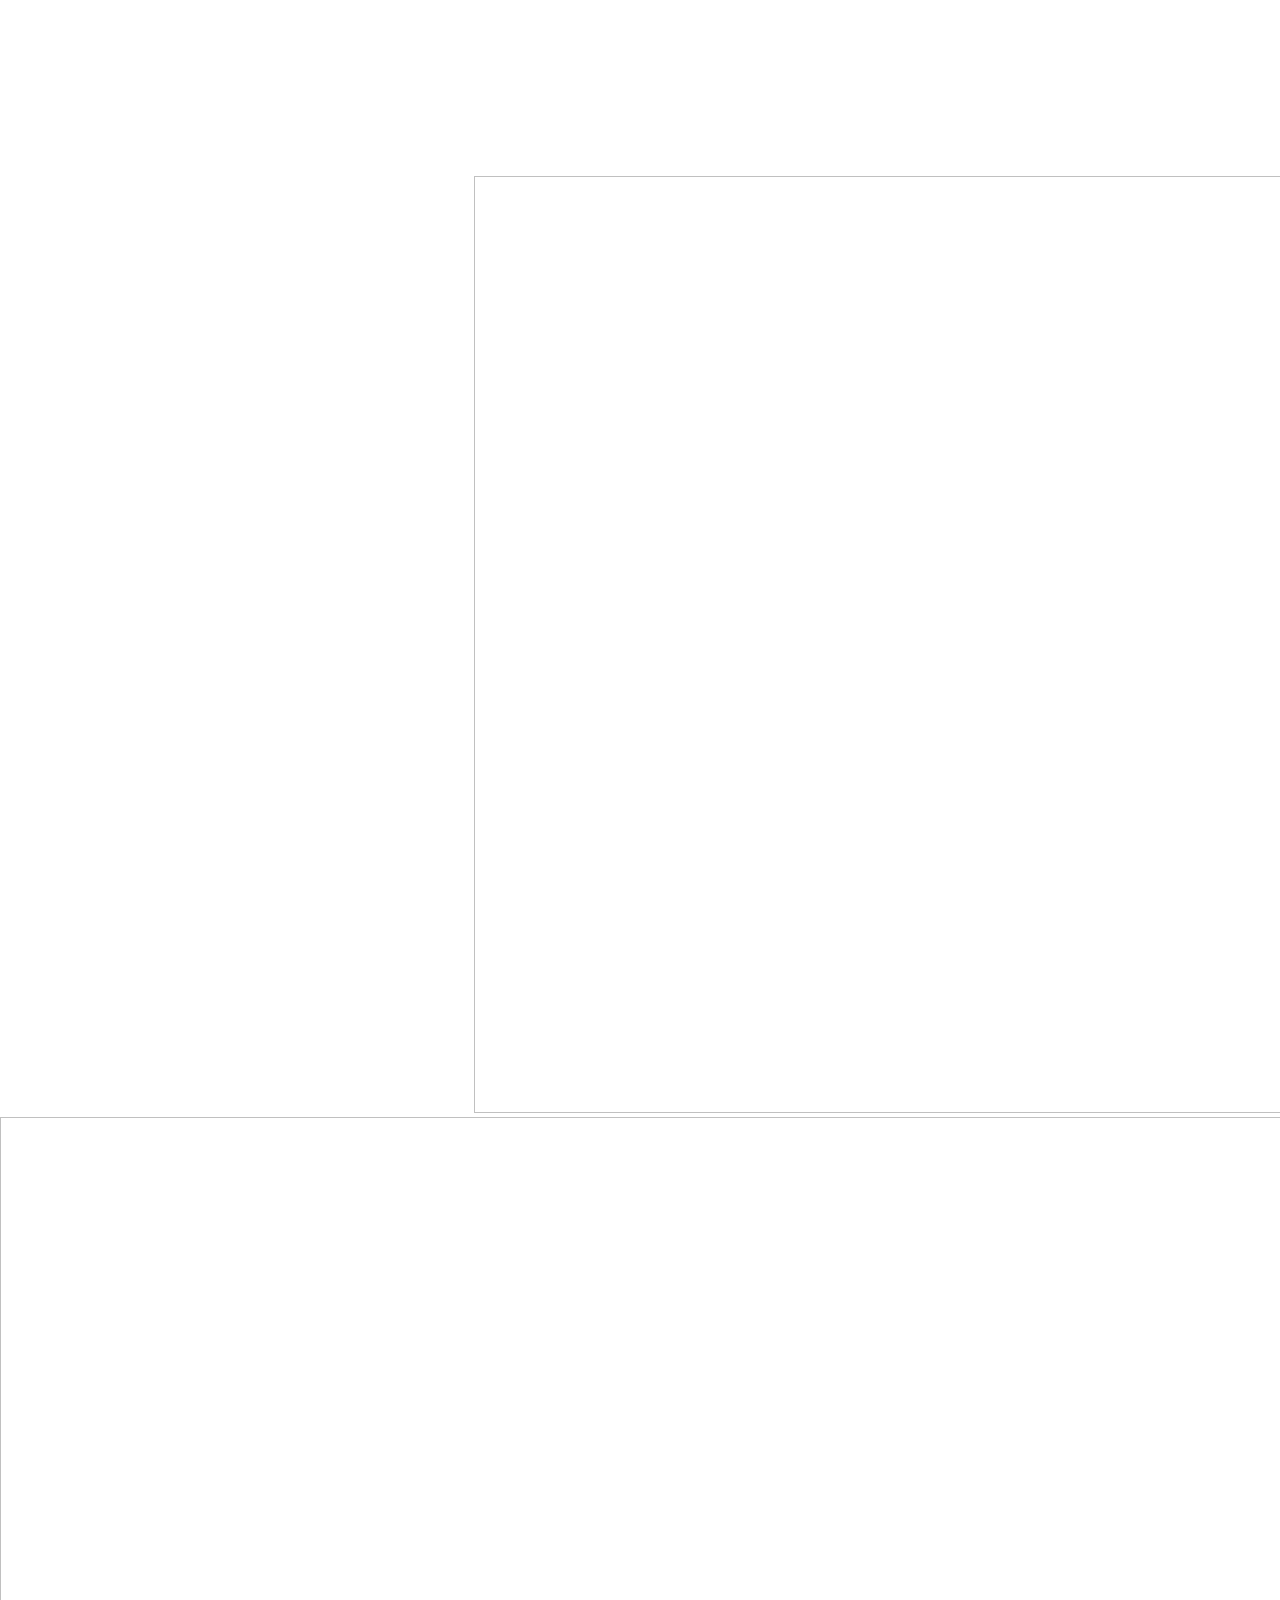
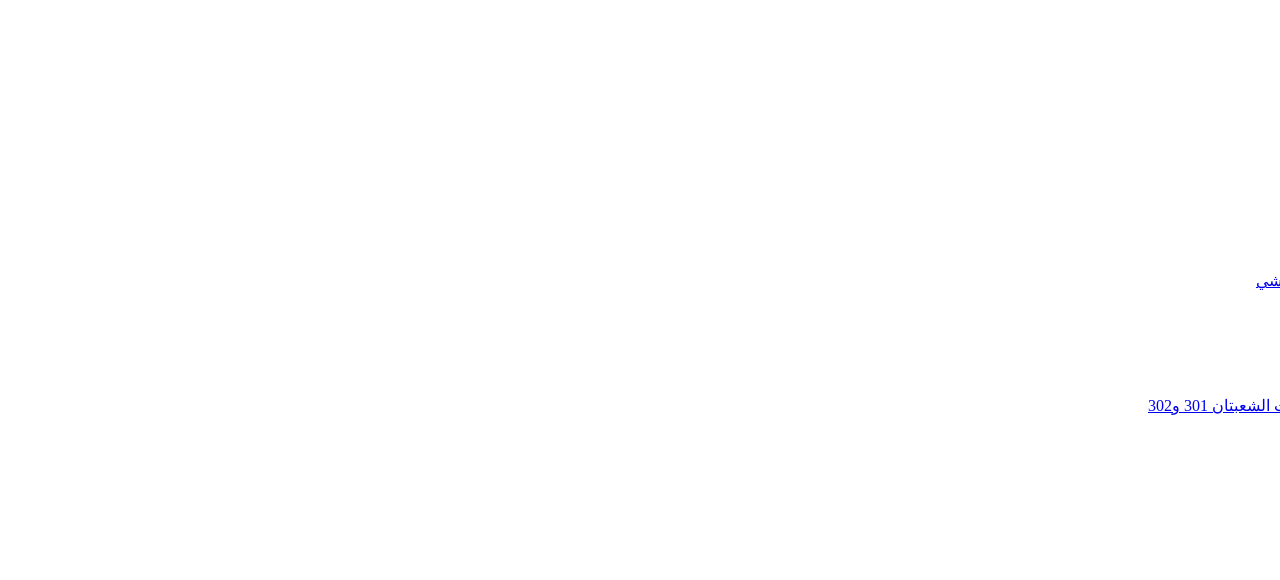
==== commit a00bf450: "Add files via upload" ====
--- a/index.html
+++ b/index.html
@@ -3,8 +3,8 @@
 <head>
   <meta charset="utf-8">
   <meta name="viewport" content="width=device-width, initial-scale=1, viewport-fit=cover">
-  <title data-en="Al-Jabr Secondary School for the Gifted | Al-Ahsa">ثانوية الجبر للموهوبين | الأحساء</title>
-  <meta name="description" content="ثانوية الجبر للموهوبين في محافظة الأحساء، تأسست عام 2018م وتعمل تحت إشراف الإدارة العامة للتعليم بمحافظة الأحساء ومؤسسة موهبة.">
+  <title data-en="Athar Platform | Al-Jabr Scientific Secondary School for the Gifted">منصة أثر | ثانوية الجبر العلمية للموهوبين</title>
+  <meta name="description" content="ثانوية الجبر العلمية للموهوبين في محافظة الأحساء، تأسست عام 2018م وتعمل تحت إشراف الإدارة العامة للتعليم بمحافظة الأحساء ومؤسسة موهبة.">
   <meta name="theme-color" content="#09403e">
   <link rel="icon" href="assets/img/favicon.svg" type="image/svg+xml">
   <script>document.documentElement.classList.add('js');try{if(localStorage.getItem('aljabr.lang')==='en'){var d=document.documentElement;d.lang='en';d.dir='ltr';d.classList.add('i18n-pending');setTimeout(function(){d.classList.remove('i18n-pending')},1500)}}catch(e){}</script>
@@ -13,7 +13,9 @@
   <link rel="stylesheet" href="https://fonts.googleapis.com/css2?family=IBM+Plex+Sans+Arabic:wght@400;500;600;700&display=swap">
   <link rel="stylesheet" href="assets/css/site.css">
   <script src="assets/js/media.js" defer></script>
+  <script src="assets/js/config.js" defer></script>
   <script src="assets/js/students.js" defer></script>
+  <script src="assets/js/classes.js" defer></script>
   <script src="assets/js/site.js" defer></script>
   <script src="assets/js/portfolio.js" defer></script>
 </head>
@@ -26,11 +28,12 @@
       <div class="stage stage--open">
         <div class="open">
           <div class="open__copy">
-            <h1 class="open__title rise" id="top-title" data-en="Al-Jabr Secondary School for the Gifted">ثانوية الجبر للموهوبين</h1>
-            <p class="open__sub rise" style="--i: 1" data-en="A secondary school for gifted students in Al-Ahsa, since 2018.">مدرسة ثانوية للطلاب الموهوبين في الأحساء، منذ 2018م.</p>
+            <h1 class="open__title rise" id="top-title" data-en="Athar Platform">منصة أثر</h1>
+            <p class="open__tag rise" style="--i: 0.5" data-en="Every achievement tells a story of excellence,<br>and every student leaves a mark.">كل إنجاز يروي قصة تميّز،<br>وكل طالب يصنع أثراً.</p>
+            <p class="open__sub rise" style="--i: 1" data-en="Al-Jabr Scientific Secondary School for the Gifted, Al-Ahsa, since 2018.">ثانوية الجبر العلمية للموهوبين، الأحساء، منذ 2018م.</p>
             <div class="actions rise" style="--i: 2">
               <a class="btn btn--white" href="#grades" data-en="Grades">المراحل الدراسية</a>
-              <a class="btn btn--ghost" href="class-202.html" data-en="Student portfolios">ملفات إنجاز الطلاب</a>
+              <a class="btn btn--ghost" href="#grades" data-en="Student portfolios">ملفات إنجاز الطلاب</a>
             </div>
           </div>
           <div class="fan" aria-hidden="true">
@@ -55,7 +58,7 @@
           </div>
           <div class="beat">
             <p class="beat__big" data-en="Mr. Mishal Alsubaie">الأستاذ مشعل السبيعي</p>
-            <p class="beat__label" data-en="School principal">قائد المدرسة</p>
+            <p class="beat__label" data-en="School principal">مدير المدرسة</p>
           </div>
         </div>
       </div>
@@ -122,20 +125,20 @@
       <div class="container">
         <h2 class="h2" id="grades-title" data-en="Grades">المراحل الدراسية</h2>
         <div class="panels">
-          <a class="panel" href="grade-10.html">
+          <a class="panel panel--on" href="grade-10.html">
             <span class="panel__top" data-en="Grade">الصف</span>
             <span class="panel__word" data-en="10">الأول</span>
-            <span class="panel__foot"><span class="chip chip--soon" data-en="Coming soon">قريباً</span><span data-icon="arrow" data-icon-class="flip-rtl"></span></span>
+            <span class="panel__foot"><span class="chip chip--ok" data-en="Classes 101, 102 and 103">الشعب 101 و102 و103</span><span data-icon="arrow" data-icon-class="flip-rtl"></span></span>
           </a>
           <a class="panel panel--on" href="grade-11.html">
             <span class="panel__top" data-en="Grade">الصف</span>
             <span class="panel__word" data-en="11">الثاني</span>
             <span class="panel__foot"><span class="chip chip--ok" data-en="Classes 201 and 202">الشعبتان 201 و202</span><span data-icon="arrow" data-icon-class="flip-rtl"></span></span>
           </a>
-          <a class="panel" href="grade-12.html">
+          <a class="panel panel--on" href="grade-12.html">
             <span class="panel__top" data-en="Grade">الصف</span>
             <span class="panel__word" data-en="12">الثالث</span>
-            <span class="panel__foot"><span class="chip chip--soon" data-en="Coming soon">قريباً</span><span data-icon="arrow" data-icon-class="flip-rtl"></span></span>
+            <span class="panel__foot"><span class="chip chip--ok" data-en="Classes 301 and 302">الشعبتان 301 و302</span><span data-icon="arrow" data-icon-class="flip-rtl"></span></span>
           </a>
         </div>
       </div>
